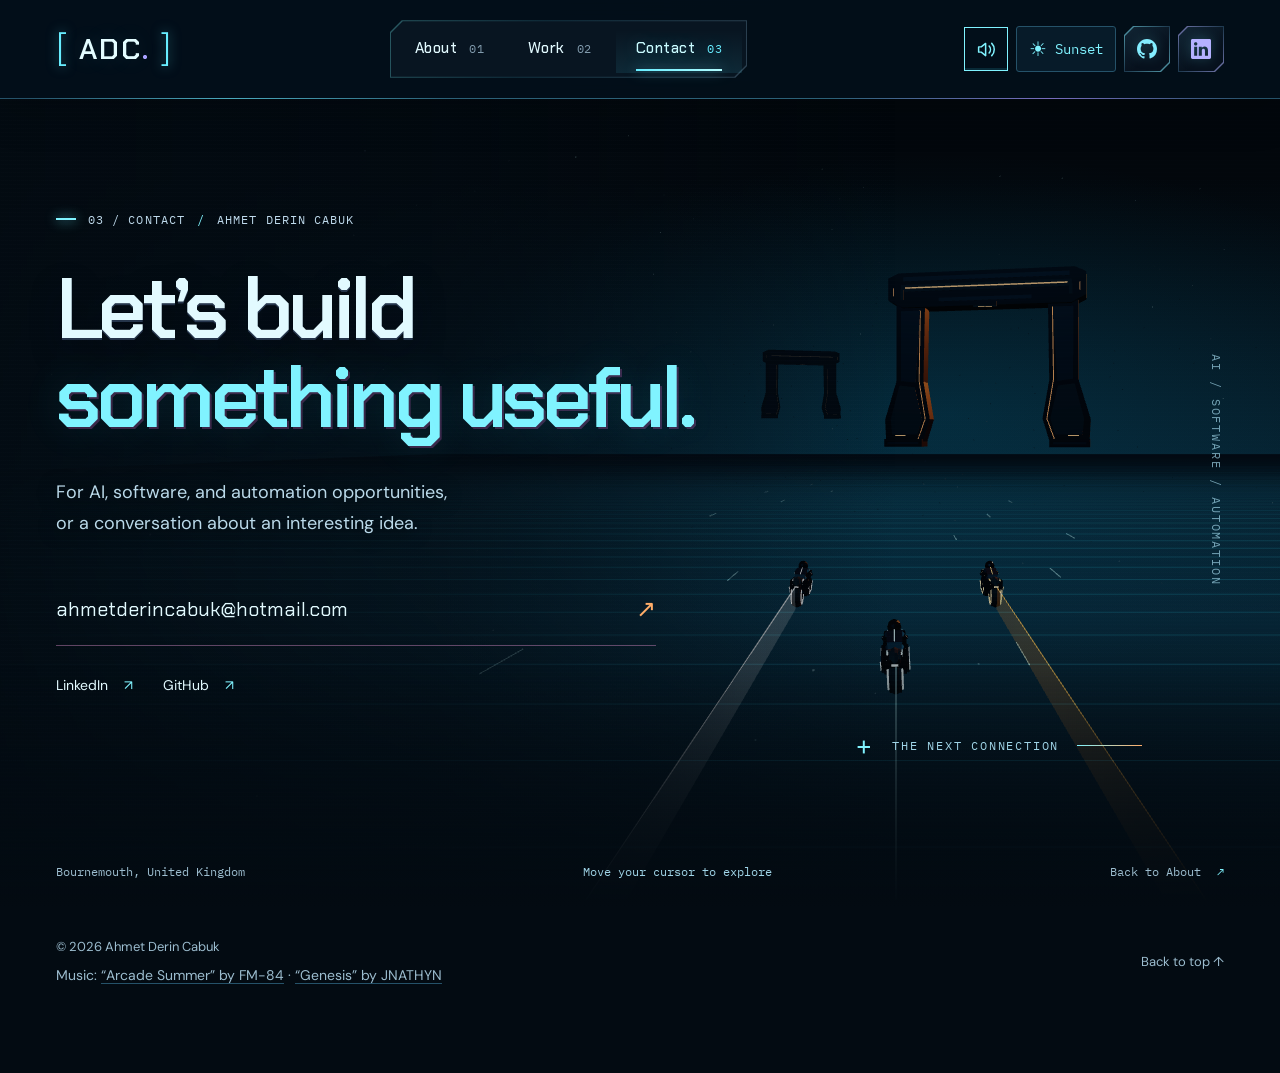
==== contact/index.html @ 2286b98f "Redesign theme cursors to match pixel pointer reference" ====
<!doctype html>
<html lang="en" data-page="contact" data-chapter="contact">
<head>
  <meta charset="UTF-8">
  <meta name="viewport" content="width=device-width, initial-scale=1">
  <meta name="theme-color" content="#030b12">
  <script src="/theme-boot.js"></script>
  <meta name="description" content="Contact Ahmet Derin Cabuk about AI, software, and automation opportunities. Email, LinkedIn, and GitHub.">
  <title>Contact · Ahmet Derin Cabuk</title>
  <link rel="icon" type="image/svg+xml" href="data:image/svg+xml,%3Csvg xmlns='http://www.w3.org/2000/svg' viewBox='0 0 64 64'%3E%3Crect width='64' height='64' rx='10' fill='%23060913'/%3E%3Cpath d='M15 46 29 18h6l14 28h-8l-3-7H26l-3 7zm14-13h6l-3-8z' fill='%2367edff'/%3E%3Cpath d='M14 53h36' stroke='%23ed68e5' stroke-width='2'/%3E%3C/svg%3E">
  <link rel="preconnect" href="https://fonts.googleapis.com">
  <link rel="preconnect" href="https://fonts.gstatic.com" crossorigin>
  <link href="https://fonts.googleapis.com/css2?family=Chakra+Petch:wght@400;500;600;700&family=DM+Sans:wght@400;500;600;700&family=IBM+Plex+Mono:wght@400;500&display=swap" rel="stylesheet">
  <link rel="stylesheet" href="/styles.css">
  <link rel="stylesheet" href="/immersive.css">
  <script src="/motion.js?v=continuous4" defer></script>
  <link rel="stylesheet" href="/pages.css?v=continuous4">
  <link rel="stylesheet" href="/header.css">
  <link rel="stylesheet" href="/retrowave.css?v=continuous4">
  <link rel="stylesheet" href="/driving.css?v=credits8">
  <link rel="stylesheet" href="/cursor.css?v=3">
  <script src="/pages.js?v=continuous4"></script>
  <script src="/entrance.js?v=continuous4" defer></script>
  <script src="/glitch.js?v=continuous4" defer></script>
  <script src="/retrowave.js?v=autoplay5" defer></script>
  <script src="/soundtrack-providers.js?v=genesis8" defer></script>
  <script src="/interface-sounds.js?v=1" defer></script>
  <script src="/soundtrack.js?v=genesis8" defer></script>
</head>
<body>
  <div class="route-shutter" aria-hidden="true"><i></i><i></i><i></i><i></i><i></i><i></i><i></i><i></i></div>
  <div class="world" aria-hidden="true"><div class="celestial"><img class="celestial-sun" src="/assets/retrowave-sun.webp" alt="" width="1254" height="1254"></div><canvas id="world-canvas"></canvas><div class="world-shade"></div></div>
  <a class="skip-link" href="#main">Skip to content</a>
  <div class="reading-progress" aria-hidden="true"></div>
  <header class="site-header"><div class="header-inner wrap">
    <a class="brand" href="/" aria-label="Ahmet Derin Cabuk, home"><span class="brand-bracket">[</span><span class="brand-word">ADC<span class="brand-period">.</span></span><span class="brand-bracket">]</span></a>
    <nav aria-label="Main navigation"><a href="/" >About<span>01</span></a><a href="/work/" >Work<span>02</span></a><a href="/contact/" aria-current="page">Contact<span>03</span></a></nav>
    <div class="header-socials" role="group" aria-label="Theme, sound, and social profiles"><button id="music-mute" class="music-mute" type="button" aria-label="Mute soundtrack" aria-pressed="false" title="Mute soundtrack" hidden><svg aria-hidden="true" focusable="false" width="21" height="21" viewBox="0 0 24 24" fill="none" stroke="currentColor" stroke-width="1.7" stroke-linecap="round" stroke-linejoin="round"><path d="M11 5 6 9H3v6h3l5 4V5Z"/><path class="sound-waves" d="M15 8a6 6 0 0 1 0 8m3-11a10 10 0 0 1 0 14"/><path class="sound-off" d="m16 9 6 6m0-6-6 6"/></svg></button><button class="theme-toggle" id="theme-toggle" type="button" aria-label="Switch to sunset theme" hidden><span class="theme-icon" aria-hidden="true">☀</span><span class="theme-label">Day</span></button><a class="social-link social-link-github" href="https://github.com/derinfcb1899" target="_blank" rel="noopener noreferrer" aria-label="GitHub profile (opens in a new tab)" title="GitHub"><svg aria-hidden="true" focusable="false" xmlns="http://www.w3.org/2000/svg" width="20" height="20" fill="currentColor" class="bi bi-github" viewBox="0 0 16 16">
  <path d="M8 0C3.58 0 0 3.58 0 8c0 3.54 2.29 6.53 5.47 7.59.4.07.55-.17.55-.38 0-.19-.01-.82-.01-1.49-2.01.37-2.53-.49-2.69-.94-.09-.23-.48-.94-.82-1.13-.28-.15-.68-.52-.01-.53.63-.01 1.08.58 1.23.82.72 1.21 1.87.87 2.33.66.07-.52.28-.87.51-1.07-1.78-.2-3.64-.89-3.64-3.95 0-.87.31-1.59.82-2.15-.08-.2-.36-1.02.08-2.12 0 0 .67-.21 2.2.82.64-.18 1.32-.27 2-.27s1.36.09 2 .27c1.53-1.04 2.2-.82 2.2-.82.44 1.1.16 1.92.08 2.12.51.56.82 1.27.82 2.15 0 3.07-1.87 3.75-3.65 3.95.29.25.54.73.54 1.48 0 1.07-.01 1.93-.01 2.2 0 .21.15.46.55.38A8.01 8.01 0 0 0 16 8c0-4.42-3.58-8-8-8"/>
</svg></a><a class="social-link social-link-linkedin" href="https://linkedin.com/in/adcabuk" target="_blank" rel="noopener noreferrer" aria-label="LinkedIn profile (opens in a new tab)" title="LinkedIn"><svg aria-hidden="true" focusable="false" xmlns="http://www.w3.org/2000/svg" width="20" height="20" fill="currentColor" class="bi bi-linkedin" viewBox="0 0 16 16">
  <path d="M0 1.146C0 .513.526 0 1.175 0h13.65C15.474 0 16 .513 16 1.146v13.708c0 .633-.526 1.146-1.175 1.146H1.175C.526 16 0 15.487 0 14.854zm4.943 12.248V6.169H2.542v7.225zm-1.2-8.212c.837 0 1.358-.554 1.358-1.248-.015-.709-.52-1.248-1.342-1.248S2.4 3.226 2.4 3.934c0 .694.521 1.248 1.327 1.248zm4.908 8.212V9.359c0-.216.016-.432.08-.586.173-.431.568-.878 1.232-.878.869 0 1.216.662 1.216 1.634v3.865h2.401V9.25c0-2.22-1.184-3.252-2.764-3.252-1.274 0-1.845.7-2.165 1.193v.025h-.016l.016-.025V6.169h-2.4c.03.678 0 7.225 0 7.225z"/>
</svg></a></div>
  </div><div class="header-track" aria-hidden="true"></div></header>
<main id="main">
<section class="hero hero-contact" aria-labelledby="hero-title">
      <div class="hero-content wrap">
        <div class="hero-eyebrow eyebrow" data-entrance><span class="eyebrow-mark" aria-hidden="true"></span>03 / CONTACT <span class="eyebrow-slash">/</span> AHMET DERIN CABUK</div>
        <h1 id="hero-title"><span class="title-line" data-title-line>Let’s build</span><span class="title-line neon-type" data-title-line>something useful.</span></h1>
        <p class="hero-description" data-entrance>For AI, software, and automation opportunities, or a conversation about an interesting idea.</p>
        <div class="contact-direct" data-entrance><div class="contact-links"><a class="email-link" href="mailto:ahmetderincabuk@hotmail.com">ahmetderincabuk@hotmail.com <span aria-hidden="true">↗</span></a><div><a class="text-link" href="https://linkedin.com/in/adcabuk" target="_blank" rel="noopener noreferrer" aria-label="LinkedIn profile (opens in a new tab)">LinkedIn <span aria-hidden="true">↗</span></a><a class="text-link" href="https://github.com/derinfcb1899" target="_blank" rel="noopener noreferrer" aria-label="GitHub profile (opens in a new tab)">GitHub <span aria-hidden="true">↗</span></a></div></div></div>
        <div class="hero-coordinate" aria-hidden="true">AI / SOFTWARE / AUTOMATION</div>
        <div class="world-caption" aria-hidden="true"><span class="coordinate-cross">+</span><span>THE NEXT CONNECTION</span><span class="world-caption-line"></span></div>
      </div>
      <div class="hero-bottom wrap"><span>Bournemouth, United Kingdom</span><span class="world-hint" hidden>Move your cursor to explore</span><a href="/" class="scroll-cue">Back to About <span aria-hidden="true">↗</span></a></div>
    </section>
</main>
  <footer class="wrap"><div class="footer-info"><span>© 2026 Ahmet Derin Cabuk</span><p class="music-credits">Music: <a href="https://soundcloud.com/fm84/arcade-summer-album" target="_blank" rel="noopener noreferrer">“Arcade Summer” by FM-84</a><span aria-hidden="true"> · </span><a href="https://soundcloud.com/jnathyn/genesis" target="_blank" rel="noopener noreferrer">“Genesis” by JNATHYN</a></p></div><div class="footer-controls"><a href="#">Back to top ↑</a></div></footer>
  <div id="soundcloud-mount" hidden aria-hidden="true"></div>
  <script src="/navigation.js?v=continuous4" defer></script>
  <script type="module" src="/world.js?v=formation6"></script>
</body>
</html>
---- styles.css ----
:root{color-scheme:dark;--bg:#060913;--panel:#0d1323;--text:#eef5ff;--muted:#a0aec6;--line:#25324b;--cyan:#67edff;--pink:#ed86ed;--display:'Chakra Petch',sans-serif;--body:'DM Sans',sans-serif;--mono:'IBM Plex Mono',monospace;--ease:cubic-bezier(.16,1,.3,1)}
*{box-sizing:border-box}html{scroll-behavior:smooth;scroll-padding-top:110px}body{margin:0;background:var(--bg);color:var(--text);font:1rem/1.7 var(--body)}a{color:inherit;text-decoration:none}button{font:inherit;color:inherit;cursor:pointer}button,a{-webkit-tap-highlight-color:transparent}a:focus-visible,button:focus-visible{outline:2px solid var(--cyan);outline-offset:6px}::selection{background:var(--cyan);color:var(--bg)}h1,h2,h3,h4,p{margin:0}em{font-style:normal;color:var(--cyan)}.wrap{width:min(1280px,calc(100% - 112px));margin-inline:auto}
.skip-link{position:fixed;top:-100px;left:20px;z-index:99;padding:12px 20px;background:var(--cyan);color:var(--bg)}.skip-link:focus{top:12px}.reading-progress{position:fixed;z-index:30;top:0;left:0;width:100%;height:2px;transform:scaleX(0);transform-origin:left;background:linear-gradient(90deg,var(--cyan),var(--pink));pointer-events:none}
.site-header{position:sticky;top:0;z-index:20;background:#060913eb;border-bottom:1px solid #2a405855;backdrop-filter:blur(18px)}.header-inner{min-height:90px;display:flex;align-items:center;justify-content:space-between;gap:25px}.brand{font:600 1.65rem var(--display);letter-spacing:-.06em;white-space:nowrap}.brand-bracket{color:var(--cyan);font-weight:400}.brand-period{color:var(--pink)}nav{display:flex;gap:38px;align-items:center}nav a{position:relative;padding-block:10px;font-size:.875rem;transition:color .25s}nav span{margin-left:9px;color:#7c8ba8;font:.75rem var(--mono)}nav a::after{content:'';position:absolute;height:1px;bottom:4px;left:0;right:0;background:var(--cyan);transform:scaleX(0);transform-origin:left;transition:transform .4s var(--ease);box-shadow:0 0 12px #67edff80}nav a:hover,nav a[aria-current]{color:var(--cyan)}nav a:hover::after,nav a[aria-current]::after{transform:scaleX(1)}.header-social{font:.8125rem var(--mono);color:var(--muted)}.header-social span{margin-left:12px;color:var(--cyan)}
.hero{position:relative;isolation:isolate;overflow:hidden;background:radial-gradient(ellipse at 87% 55%,#142743 0,transparent 50%),radial-gradient(ellipse at 95% 90%,#261235 0,transparent 45%)}.hero-visual{position:absolute;inset:-18px;z-index:-2;pointer-events:none;background:center 57% / cover no-repeat}.hero::after{content:'';position:absolute;z-index:-1;inset:0;background:linear-gradient(90deg,#060913eb 0%,#060913aa 42%,#06091310 80%),linear-gradient(0deg,#060913 0%,transparent 27%);pointer-events:none}.hero-content{position:relative;padding-top:94px;padding-bottom:105px}.eyebrow{font:.75rem/1.6 var(--mono);letter-spacing:.09em;color:var(--muted)}.hero-eyebrow{display:flex;align-items:center;flex-wrap:wrap;gap:12px;color:#bfdaec}.eyebrow-mark{width:20px;height:2px;background:var(--cyan);box-shadow:0 0 12px #67edff}.eyebrow-slash{color:var(--cyan)}h1{font:600 clamp(3rem,6.2vw,6rem)/1.12 var(--display);letter-spacing:-.045em;margin-block:30px}h1>span{display:block;width:fit-content}.neon-type{color:var(--cyan);text-shadow:0 0 40px #27bad935}.hero-description{max-width:450px;font-size:1.125rem;color:#b9c6dc}.hero-actions{display:flex;gap:18px;flex-wrap:wrap;margin-top:32px}.button{position:relative;display:inline-flex;align-items:center;justify-content:center;gap:30px;padding:15px 22px;font-size:.875rem;font-weight:600;border:1px solid #567389;border-radius:3px;transition:transform .4s var(--ease),background .3s,box-shadow .3s}.button-primary{background:var(--cyan);color:#05121d;border-color:var(--cyan);box-shadow:0 0 25px #30d9fb15}.button-primary:hover{box-shadow:0 0 32px #30d9fb48;transform:translateY(-3px);background:#aff8ff}.button-quiet{border-color:#64768b;background:#070c1999}.button-quiet:hover{border-color:var(--cyan);transform:translateY(-3px)}.button span{font-size:1.25rem;line-height:1}.hero-coordinate{position:absolute;right:0;top:100px;writing-mode:vertical-rl;font:.75rem var(--mono);letter-spacing:.16em;color:#96c0d2}.hero-bottom{display:flex;justify-content:space-between;gap:20px;padding-block:20px 26px;font:.75rem/1.7 var(--mono);color:var(--muted)}.scroll-cue{display:flex;align-items:center;gap:16px}.scroll-cue span{color:var(--cyan)}
.signal-strip{border-top:1px solid var(--line);border-bottom:1px solid var(--line);background:#0b101c}.signal-inner{display:grid;grid-template-columns:1fr 1fr 1.3fr}.signal-inner>p{display:flex;gap:22px;align-items:center;padding:25px 30px;border-left:1px solid var(--line)}.signal-inner>p:first-child{padding-left:0;border-left:0}.signal-inner strong{font:500 2rem var(--display);color:#d6ecfa}.signal-inner span{font-size:.8125rem;color:var(--muted)}
.work-section{padding-top:104px}.section-heading{display:flex;align-items:end;justify-content:space-between;gap:30px;margin-bottom:38px}.section-heading h2{font:500 clamp(2.5rem,4vw,3.5rem)/1.2 var(--display);letter-spacing:-.035em;margin-top:14px}.section-note{color:var(--muted);font-size:.875rem;text-align:right}
.surface{position:relative;isolation:isolate;background:linear-gradient(120deg,#101a2c,#0b1020 65%);border:1px solid #2c3d57;border-radius:6px}.surface::before{content:'';position:absolute;top:-1px;left:24px;width:68px;height:1px;background:var(--cyan);box-shadow:0 0 14px #67edff80;pointer-events:none}.surface::after{content:'';position:absolute;z-index:-1;inset:0;opacity:0;border-radius:inherit;background:radial-gradient(500px circle at var(--light-x,50%) var(--light-y,50%),#67edff0c,transparent 60%);transition:opacity .5s;pointer-events:none}.surface:hover::after{opacity:1}.featured-project{display:grid;grid-template-columns:1fr 1fr;overflow:hidden}.feature-content{padding:38px 40px}.project-top{display:flex;align-items:center;justify-content:space-between;gap:14px}.project-type,.project-year,.project-number{font:.75rem/1.6 var(--mono)}.project-type{color:var(--cyan);letter-spacing:.07em}.project-year,.project-number{color:var(--muted);white-space:nowrap}.feature-content h3{font:500 clamp(2rem,3vw,2.8rem)/1.2 var(--display);letter-spacing:-.035em;margin:35px 0 24px}.feature-content h3>span{color:#a5b9d4}.feature-content>p{color:var(--muted);max-width:475px}.tags{display:flex;flex-wrap:wrap;gap:8px}.tags>span{padding:4px 9px;font:.75rem/1.5 var(--mono);color:#b9cfe4;background:#122238;border:1px solid #28435b;border-radius:3px}.feature-content .tags{margin-top:26px}.feature-caption{display:flex;align-items:center;gap:20px;margin-top:32px;color:var(--muted);font-size:.8125rem}.index-mark{font:500 2.75rem var(--display);color:#39536e}
.platforms{padding:26px 30px;border-left:1px solid #2a3c57;background:#09132288;display:flex;flex-direction:column;justify-content:center}.platforms-label{display:flex;justify-content:space-between;color:var(--muted);font:.75rem var(--mono);letter-spacing:.07em;padding-block:12px 18px}.platform-link{display:flex;align-items:center;gap:17px;padding:25px 0;border-top:1px solid #2a3c57;transition:padding .4s var(--ease),color .3s}.platform-link:hover{padding-left:10px;color:var(--cyan)}.platform-monogram{display:grid;place-items:center;width:46px;height:46px;flex-shrink:0;border:1px solid #345771;border-radius:4px;color:var(--cyan);background:#122538;font:500 1rem var(--display)}.platform-link:nth-of-type(even) .platform-monogram{color:#efadf5;background:#251931;border-color:#53375e}.platform-text{display:grid;gap:3px;min-width:0}.platform-text strong{font-size:1.0625rem;font-weight:500}.platform-text>span{font-size:.8125rem;color:var(--muted)}.link-arrow{margin-left:auto;font-size:1.25rem;color:var(--cyan);transition:transform .3s var(--ease)}.platform-link:hover .link-arrow{transform:translate(3px,-3px)}
.projects-secondary{display:grid;grid-template-columns:1fr 1fr;gap:22px;margin-top:22px}.project-card{padding:32px;display:flex;flex-direction:column;min-width:0}.project-card h3{font:500 2rem/1.2 var(--display);letter-spacing:-.02em}.project-body{display:flex;flex-direction:column;flex:1}.project-body>p,.compact-card>p{color:var(--muted);margin-top:18px}.project-symbol{font:500 3.75rem var(--display);letter-spacing:.03em;color:var(--pink);text-shadow:0 0 30px #b948ee30;margin-block:36px}.project-vr::before{background:var(--pink);box-shadow:0 0 15px #ed86ed90}.project-vr .project-type{color:var(--pink)}.project-footer{display:flex;align-items:center;flex-wrap:wrap;justify-content:space-between;gap:20px;margin-top:30px;padding-top:25px;border-top:1px solid var(--line)}.text-link{display:inline-flex;gap:16px;align-items:center;font-size:.875rem;white-space:nowrap}.text-link span{color:var(--cyan);transition:transform .3s var(--ease)}.text-link:hover{color:var(--cyan)}.text-link:hover span{transform:translate(2px,-2px)}.compact-projects{display:grid;gap:22px}.compact-card h3{font-size:1.7rem;margin-top:25px}.compact-card>p{margin-top:14px}.badge{color:#c3baff;border:1px solid #544a88;padding:3px 9px;border-radius:3px;font-size:.875rem;white-space:nowrap}.work-footnote{display:flex;align-items:center;justify-content:space-between;gap:25px;color:var(--muted);padding-block:25px;font-size:.875rem}
.about-section{padding-block:95px 100px}.about-grid{display:grid;grid-template-columns:1fr 1.15fr;gap:90px;margin-top:50px}.about-intro>p{font:500 2.45rem/1.3 var(--display);letter-spacing:-.03em;max-width:450px}.about-intro>p span{color:var(--cyan)}.about-copy{color:var(--muted);margin-top:27px;max-width:450px}.language-note{border-top:1px solid var(--line);margin-top:30px;padding-top:25px}.language-note>span,.toolkit-group>span{font:.75rem var(--mono);color:#8fa7c2;letter-spacing:.08em}.language-note>p{font-size:.875rem;margin-top:8px}.background-block h3{font:500 1rem var(--display);margin-bottom:18px;color:var(--cyan)}.background-block+.background-block{margin-top:35px}.timeline-row{display:flex;justify-content:space-between;gap:25px;padding:18px 0;border-top:1px solid var(--line)}.timeline-row h4{font-size:.9375rem;font-weight:500;line-height:1.6}.timeline-row p{font-size:.875rem;color:var(--muted)}.timeline-row>span{font:.75rem/1.7 var(--mono);color:var(--muted);text-align:right;flex-shrink:0}.toolkit{margin-top:65px;padding:32px;display:grid;grid-template-columns:1fr 1fr 1fr;gap:25px;align-items:start}.toolkit h3{font:500 1.5rem var(--display);margin-top:12px}.toolkit-group>p{font-size:.9375rem;margin-top:14px;line-height:1.9}
.contact-section{border-top:1px solid #2a3b56;border-bottom:1px solid #2a3b56;padding-block:80px;background:radial-gradient(ellipse at 5% 100%,#142448,transparent 55%),radial-gradient(ellipse at 100% 0%,#23112c,transparent 55%)}.contact-grid{display:grid;grid-template-columns:1.2fr 1fr;align-items:end;gap:55px}.contact-section h2{font:500 clamp(2.5rem,4.2vw,4.25rem)/1.18 var(--display);letter-spacing:-.035em;margin-top:22px}.contact-section h2 em{color:var(--pink)}.contact-links{min-width:0;padding-bottom:5px}.email-link{display:flex;gap:12px;justify-content:space-between;align-items:center;padding-bottom:19px;border-bottom:1px solid #465c75;font-size:1rem;overflow-wrap:anywhere;transition:color .3s}.email-link span{color:var(--pink);font-size:1.5rem}.email-link:hover{color:var(--cyan)}.contact-links>div{display:flex;gap:28px;margin-top:20px}footer{display:flex;justify-content:space-between;gap:30px;align-items:center;padding-block:28px;color:var(--muted);font-size:.8125rem}.footer-controls{display:flex;align-items:center;gap:28px}footer a:hover{color:var(--cyan)}#motion-toggle{background:none;border:1px solid #344058;border-radius:3px;padding:6px 10px;font-size:.875rem}#motion-toggle:hover{color:var(--cyan);border-color:var(--cyan)}.motion-icon{display:inline-block;margin-right:8px;color:var(--cyan)}[hidden]{display:none!important}
@media(min-width:1500px){.hero-content{padding-block:110px 140px}}
@media(max-width:1100px){.wrap{width:calc(100% - 64px)}.hero-content{padding-top:80px}h1{font-size:clamp(3rem,6.8vw,5.5rem)}.feature-content{padding:30px}.platforms{padding:25px}.platform-monogram{width:40px;height:40px}.platform-link{gap:12px}.signal-inner>p{padding-inline:20px;gap:14px}.about-grid{gap:40px}.timeline-row{flex-direction:column;gap:6px}.timeline-row>span{text-align:left}.contact-grid{grid-template-columns:1fr 1fr;gap:30px}}
@media(max-width:800px){.wrap{width:calc(100% - 40px)}.header-inner{min-height:78px;gap:18px}nav{gap:24px}.header-social{display:none}.hero-content{padding-top:65px;padding-bottom:75px}h1{font-size:clamp(2.7rem,7.7vw,4.5rem)}.hero-description{max-width:400px;font-size:1rem}.hero-coordinate{display:none}.hero::after{background:linear-gradient(90deg,#060913e8,#06091370),linear-gradient(0deg,#060913,transparent 45%)}.signal-inner>p{flex-direction:column;align-items:start;justify-content:start;gap:5px;padding-block:22px}.signal-inner strong{font-size:1.75rem}.signal-inner span{font-size:.75rem}.work-section{padding-top:75px}.section-heading h2{font-size:2.5rem}.featured-project{grid-template-columns:1fr}.feature-content h3{font-size:2.5rem}.feature-caption{display:none}.feature-content{padding:30px}.platforms{border-left:0;border-top:1px solid var(--line);padding:22px 30px}.projects-secondary{grid-template-columns:1fr}.compact-projects{grid-template-columns:1fr 1fr}.compact-card{padding:25px}.compact-card .project-top{align-items:start;flex-direction:column;gap:10px}.project-vr .project-body{display:grid;grid-template-columns:1fr 1.3fr;column-gap:24px}.project-symbol{grid-row:span 2;align-self:center;justify-self:center}.project-vr .project-body h3{margin-top:30px}.about-grid{grid-template-columns:1fr}.about-intro>p,.about-copy{max-width:none}.timeline-row{flex-direction:row;gap:20px}.timeline-row>span{text-align:right}.toolkit{grid-template-columns:1fr 1fr}.toolkit>div:first-child{grid-column:1 / -1}.contact-grid{grid-template-columns:1fr;gap:35px}.contact-section h2{font-size:3rem}.contact-links{max-width:520px}footer{flex-wrap:wrap}}
@media(max-width:520px){html{scroll-padding-top:95px}.brand{font-size:1.45rem}nav{gap:21px}nav span{display:none}.hero-eyebrow{max-width:320px;column-gap:9px;row-gap:6px;letter-spacing:.035em}.hero-eyebrow .eyebrow-slash{display:none}.hero-content{padding-top:56px;padding-bottom:54px}h1{font-size:clamp(2rem,8.3vw,2.75rem);line-height:1.2;margin-block:28px;letter-spacing:-.035em}.hero-actions{gap:10px}.button{padding:13px 15px;gap:18px}.hero-bottom{font-size:.75rem;flex-wrap:wrap;padding-top:0;padding-bottom:20px;gap:12px}.signal-inner{grid-template-columns:1fr 1fr}.signal-inner>p{padding-inline:18px}.signal-inner>p:last-child{border-left:0;border-top:1px solid var(--line);grid-column:1 / -1;flex-direction:row;align-items:center;gap:20px;padding:16px 0}.signal-inner strong{font-size:1.6rem}.work-section{padding-top:60px}.section-heading{margin-bottom:28px}.section-heading h2{font-size:2.2rem}.section-note{display:none}.feature-content{padding:25px 22px}.feature-content h3{font-size:2rem;margin-block:26px 20px}.platforms{padding:15px 22px}.platform-link{gap:12px;padding-block:21px}.platform-text strong{font-size:1rem}.platform-text>span{font-size:.75rem}.platform-monogram{width:38px;height:42px;font-size:.875rem}.project-card{padding:25px 22px}.project-vr .project-body{display:flex}.project-symbol{align-self:start;margin-block:24px;font-size:3rem}.project-vr .project-body h3{margin-top:0}.project-card h3{font-size:1.875rem}.compact-projects{grid-template-columns:1fr}.compact-card .project-top{flex-direction:row;align-items:center}.compact-card h3{font-size:1.75rem}.work-footnote{align-items:start;flex-direction:column;gap:10px}.about-section{padding-block:55px 65px}.about-grid{margin-top:32px;gap:38px}.about-intro>p{font-size:2rem}.timeline-row{flex-direction:column;gap:5px}.timeline-row>span{text-align:left}.toolkit{grid-template-columns:1fr;padding:25px 22px;margin-top:40px}.toolkit>div:first-child{grid-column:auto}.contact-section{padding-block:55px}.contact-section h2{font-size:clamp(2rem,8.5vw,2.75rem)}.email-link{font-size:.875rem}.footer-controls{width:100%;justify-content:space-between;gap:15px}}
@media(prefers-reduced-motion:reduce){html{scroll-behavior:auto}*,*::before,*::after{animation:none!important;transition:none!important}}
/* Motion uses compositor transforms; the entire page works without JavaScript. */
.hero-visual { translate: var(--hero-x, 0px) var(--hero-y, 0px); transition: translate 1.1s var(--ease); }
html[data-motion='active'] .hero[data-in-view='true'] .hero-visual { animation: portal-drift 18s ease-in-out infinite alternate; }
html[data-motion='active'] .hero[data-in-view='true'] .scroll-cue span { animation: scroll-nudge 2.8s ease-in-out infinite; }
html[data-page-hidden='true'] .hero-visual, html[data-page-hidden='true'] .scroll-cue span { animation-play-state: paused !important; }
html[data-motion='paused'] { scroll-behavior: auto; }
html[data-motion='paused'] *, html[data-motion='paused'] *::before, html[data-motion='paused'] *::after { animation: none !important; transition: none !important; }
html[data-motion='paused'] .surface::after { display: none; }
#motion-toggle:disabled { cursor: default; opacity: .75; }
@keyframes portal-drift { from { transform: scale(1); } to { transform: scale(1.055); } }
@keyframes scroll-nudge { 0%, 70%, 100% { transform: translateY(0); } 35% { transform: translateY(5px); } }
@media (hover: none) { .surface::after { display: none; } }
/* Allow navigation and labels to reflow when text is enlarged. */
.header-inner, nav, .project-top { flex-wrap: wrap; }
.header-inner { padding-block: 12px; }
.surface::before { transition: width .65s var(--ease); }
.surface:hover::before { width: calc(100% - 48px); }
@media (max-width: 380px) { nav { gap: 14px; } .brand { font-size: 1.35rem; } .header-inner { column-gap: 12px; row-gap: 0; } }
---- immersive.css ----
/* A continuous spatial stage, with document-native scrolling and navigation. */
body { isolation: isolate; }
.world { position: fixed; inset: 0; z-index: -2; overflow: hidden; pointer-events: none; background: #03060d; }
#world-canvas { display: block; width: 100%; height: 100%; opacity: 0; transition: opacity 1.5s ease; }
html[data-world='ready'] #world-canvas { opacity: 1; }
.world-shade { position: absolute; inset: 0; background: linear-gradient(90deg, #03060ddd 0%, #03060d66 38%, #03060d00 70%), linear-gradient(0deg, #03060d44, transparent 30%); }
.hero { min-height: calc(100svh - 91px); display: flex; flex-direction: column; background: transparent; }
.hero-content { flex: 1; width: min(1360px, calc(100% - 112px)); display: flex; flex-direction: column; justify-content: center; padding-block: 105px 110px; }
.hero::after { background: linear-gradient(0deg, #060913b0, transparent 30%); }
.hero-visual { transition: opacity 1.2s; }
html[data-world='ready'] .hero-visual { opacity: 0; }
.hero h1 { font-size: clamp(3.4rem, 7.1vw, 7.2rem); line-height: 1.04; letter-spacing: -.06em; margin-block: 35px; }
.hero-description { max-width: 410px; text-shadow: 0 2px 18px #03060d; }
.hero-actions { margin-top: 35px; }
.hero-coordinate { top: 50%; translate: 0 -50%; right: 0; opacity: .7; }
.world-caption { position: absolute; right: 11%; bottom: 80px; display: flex; align-items: center; gap: 18px; color: #b8e9fa; font: .75rem var(--mono); letter-spacing: .15em; }
.coordinate-cross { font-size: 1.6rem; font-weight: 400; color: var(--cyan); }
.world-caption-line { width: 65px; height: 1px; background: #67edff70; }
.world-hint { font-size: .75rem; color: #a5c3d3; }
.site-header { background: #050914ba; }
.signal-strip { background: #081120cc; backdrop-filter: blur(18px); }
.signal-inner strong { color: var(--cyan); }
.work-section, .about-section { position: relative; }
[data-reveal] { position: relative; }
.pixel-reveal-overlay { position: absolute; inset: 0; z-index: 5; display: block; width: 100%; height: 100%; border-radius: inherit; image-rendering: pixelated; pointer-events: none; user-select: none; }
[data-pixel-revealing] { isolation: isolate; }
.work-section, .projects-secondary, .compact-projects { perspective: 1600px; }
.section-heading h2 { font-size: clamp(2.5rem, 4.8vw, 4.5rem); }
.section-heading { padding-bottom: 20px; border-bottom: 1px solid #67edff26; }
.surface { background: linear-gradient(120deg, #111e32ed, #080e1bed 70%); backdrop-filter: blur(20px); transition: border-color .4s, box-shadow .5s, rotate .65s var(--ease); transform-style: preserve-3d; }
.surface:hover { border-color: #6598b9; box-shadow: 0 18px 75px #03071150, 0 0 35px #45cbf40c; }
.surface::before { width: 110px; }
.surface::after { background: radial-gradient(650px circle at var(--light-x, 50%) var(--light-y, 50%), #67edff18, transparent 58%); }
.featured-project { border-radius: 2px 28px 2px 2px; }
.feature-content { padding: 45px; }
.feature-content h3 { font-size: clamp(2rem, 3.1vw, 3rem); }
.platforms { background: #09101c9c; }
.platform-link { position: relative; padding: 28px 4px; border-color: #31516b; }
.platform-link:hover { padding-left: 17px; background: linear-gradient(90deg, #67edff0b, transparent); }
.platform-monogram { transition: transform .55s var(--ease), box-shadow .4s; }
.platform-link:hover .platform-monogram { transform: translateY(-2px) rotate(-5deg); box-shadow: 0 0 26px #67edff25; }
.platform-text strong { font-family: var(--display); font-size: 1.2rem; }
.project-symbol { transition: text-shadow .5s, translate .6s var(--ease); }
.project-vr:hover .project-symbol { translate: 6px -4px; text-shadow: -4px 0 15px #65eaff66, 4px 0 28px #ec62e999; }
.project-card, .toolkit { border-radius: 2px 18px 2px 2px; }
.project-top, .tags, .project-footer { position: relative; }
.button { overflow: hidden; transition: translate .55s var(--ease), transform .4s var(--ease), box-shadow .4s, background .3s; }
.button::before { content: ''; position: absolute; inset: 0; background: linear-gradient(110deg, transparent 30%, #ffffff50 50%, transparent 70%); transform: translateX(-150%); pointer-events: none; }
.button:hover::before, .button:focus-visible::before { transform: translateX(150%); transition: transform .75s; }
.timeline-row { transition: padding .4s var(--ease), border-color .4s; }
.timeline-row:hover { padding-left: 10px; border-color: #67edff70; }
.contact-section { background: linear-gradient(120deg, #101730dd, #170f28d9); backdrop-filter: blur(16px); }
.contact-section h2 { font-size: clamp(2.5rem, 5.3vw, 5rem); }
.email-link { transition: color .4s, border-color .4s, padding .4s var(--ease); }
.email-link:hover { padding-left: 8px; border-color: var(--pink); }
footer { position: relative; padding-bottom: 85px; }
/* Keep the motion control reachable throughout the immersive journey. */
#motion-toggle { position: fixed; bottom: 22px; right: 24px; z-index: 25; background: #091322ed; backdrop-filter: blur(12px); padding: 9px 13px; box-shadow: 0 8px 25px #0005; }
html[data-motion='paused'] .surface { rotate: none !important; }
html[data-motion='paused'] .button { translate: none !important; }
html[data-motion='paused'] .world-hint { visibility: hidden; }
html[data-motion='paused'] .pixel-reveal-overlay { display: none; }
@media (min-width: 1600px) { .hero h1 { font-size: 7.5rem; } }
@media (max-width: 1100px) { .hero-content { width: calc(100% - 64px); } .feature-content { padding: 32px; } .world-caption { right: 5%; bottom: 55px; } .hero h1 { font-size: clamp(3.4rem, 7.5vw, 6rem); } }
@media (max-width: 800px) {
  .hero { min-height: calc(90svh - 79px); }
  .hero-content { width: calc(100% - 40px); padding-block: 80px 110px; }
  .hero h1 { font-size: clamp(2.7rem, 8.2vw, 4.5rem); }
  .world-shade { background: linear-gradient(90deg, #03060de6, #03060d5a), linear-gradient(0deg, #03060d70, transparent); }
  .world-caption { bottom: 26px; left: 0; right: auto; }
  .world-hint { display: none !important; }
  .surface { backdrop-filter: blur(10px); }
  .feature-content { padding: 30px; }
  .contact-section h2 { font-size: 3.5rem; }
}
@media (max-width: 520px) {
  .hero-content { padding-block: 65px 100px; }
  .hero h1 { font-size: clamp(2.25rem, 9.2vw, 3.2rem); line-height: 1.13; letter-spacing: -.05em; }
  .hero-actions { margin-top: 25px; }
  .hero-description { font-size: 1rem; max-width: 330px; }
  .hero-bottom { padding-bottom: 25px; }
  .world-caption { font-size: .75rem; letter-spacing: .06em; }
  .feature-content { padding: 28px 22px; }
  .feature-content h3 { font-size: 2rem; }
  .platform-link { padding-block: 24px; }
  .platform-text strong { font-size: 1.05rem; }
  .contact-section h2 { font-size: clamp(2rem, 9vw, 3rem); }
  #motion-toggle { bottom: 12px; right: 12px; font-size: .8125rem; padding: 8px 11px; }
}
@media (prefers-reduced-motion: reduce) {
  .pixel-reveal-overlay { display: none; }
  .surface { rotate: none !important; }
  .button { translate: none !important; }
  .world-hint { visibility: hidden; }
}
---- pages.css ----
/* Three real documents share one cinematic language. */
:root { view-transition-name: none; }
main { view-transition-name: page-content; }
main:focus { outline: none; }
.route-status { position:fixed; z-index:40; top:105px; left:50%; transform:translateX(-50%); width:max-content; max-width:calc(100vw - 32px); padding:12px 18px; background:var(--bg); color:var(--text); border:1px solid var(--cyan); font-size:.875rem; }
::view-transition-old(page-content) { animation: scene-out .45s both; }
::view-transition-new(page-content) { animation: scene-in .75s cubic-bezier(.76,0,.24,1) both; }
@view-transition { navigation: auto; }
.site-header { view-transition-name: navigation; }
#hero-title { view-transition-name: page-title; }
::view-transition-group(*) { animation-duration: .7s; animation-timing-function: cubic-bezier(.76,0,.24,1); }
::view-transition-old(root) { animation: scene-out .65s both; }
::view-transition-new(root) { animation: scene-in .8s cubic-bezier(.76,0,.24,1) both; }
::view-transition-old(page-title) { animation: title-out .4s both; }
::view-transition-new(page-title) { animation: title-in .85s cubic-bezier(.16,1,.3,1) both; }
::view-transition-old(navigation), ::view-transition-new(navigation) { animation: none; mix-blend-mode: normal; }
@keyframes scene-out { to { opacity: 0; transform: scale(1.09); filter: blur(5px); } }
@keyframes scene-in { from { clip-path: polygon(0 0,0 0,0 100%,0 100%); transform: scale(1.06); } to { clip-path: polygon(0 0,100% 0,100% 100%,0 100%); transform: scale(1); } }
@keyframes title-out { to { opacity: 0; transform: translateY(-35px) skewX(-6deg); } }
@keyframes title-in { from { opacity: 0; transform: translateY(70px) skewX(-6deg); filter: blur(6px); } to { opacity: 1; transform: none; filter: blur(0); } }
.route-shutter { position: fixed; inset: 0; z-index: 35; pointer-events: none; display: grid; grid-template-columns: repeat(8,1fr); overflow: hidden; }
.route-shutter i { display: block; background: #060c17; border-right: 1px solid #67edff22; transform: translateY(-102%); }
.title-line { perspective: 1100px; }
.title-word { display: inline-block; transform-origin: 50% 90%; }
.hero h1 { max-width: 100%; font-size: clamp(3.25rem,6.65vw,7.1rem); }
.hero-content { padding-top: 80px; padding-bottom: 100px; }
.hero-about .hero-description { max-width: 430px; }
.hero-work { min-height: min(780px,85svh); }
.hero-work h1 { font-size: clamp(3rem,6.5vw,6.8rem); }
.hero-work .hero-content { padding-block: 75px 105px; }
.hero-contact { min-height: calc(100svh - 91px); }
.hero-contact h1 { font-size: clamp(3rem,6.7vw,7rem); }
html[data-page='contact'] .neon-type { color: #f0a1ed; text-shadow: 0 0 45px #d750df35; }
.contact-direct { max-width: 600px; margin-top: 36px; }
.contact-direct .email-link { padding-block: 15px; font-family: var(--display); font-size: clamp(1rem,1.55vw,1.35rem); border-color: #b376aa88; }
.contact-direct .contact-links>div { gap: 30px; }
.contact-direct .text-link { padding-block: 8px; }
.next-page { position: relative; display: block; padding-block: 55px 70px; margin-block: 30px 45px; border-top: 1px solid #67edff40; overflow: hidden; }
.next-title { display: flex; justify-content: space-between; align-items: center; gap: 22px; margin-top: 14px; font: 500 clamp(2.1rem,5.5vw,5rem)/1.2 var(--display); letter-spacing: -.04em; }
.next-title>span { color: var(--cyan); transition: transform .6s var(--ease); }
.next-page:hover .next-title>span { transform: translate(10px,-10px) rotate(5deg); }
.next-page::after { content: ''; position: absolute; inset: 0; z-index: -1; background: linear-gradient(110deg,transparent 10%,#67edff0a,transparent 90%); transform: translateX(-110%); transition: transform .8s; }
.next-page:hover::after { transform: translateX(110%); }
.about-section { padding-bottom: 45px; }
.world-caption .coordinate-cross { animation: cross-rotate 12s linear infinite; }
@keyframes cross-rotate { to { transform: rotate(360deg); } }
.platform-link { overflow: hidden; }
.platform-link::after { content: ''; position: absolute; left: 0; right: 0; bottom: 0; height: 1px; background: var(--cyan); box-shadow: 0 0 18px var(--cyan); transform: scaleX(0); transform-origin: left; transition: transform .6s var(--ease); }
.platform-link:hover::after, .platform-link:focus-visible::after { transform: scaleX(1); }
.project-card:hover .project-number { color: var(--cyan); }
.surface:focus-within { border-color: #6598b9; }
html[data-page-hidden='true'] .coordinate-cross { animation-play-state: paused; }
html[data-motion='paused']::view-transition-group(*), html[data-motion='paused']::view-transition-old(*), html[data-motion='paused']::view-transition-new(*) { animation: none !important; }
@media (max-width: 1100px) { .hero h1 { font-size: clamp(3rem,7vw,6.5rem); } }
@media (max-width: 800px) {
  .hero-work { min-height: 680px; }
  .hero-content, .hero-work .hero-content { padding-block: 75px 95px; }
  .hero h1 { font-size: clamp(2.65rem,8.5vw,4.5rem); letter-spacing: -.045em; }
  .contact-direct { max-width: 490px; }
  .next-page { padding-block: 35px 45px; margin-block: 20px; }
}
@media (max-width: 520px) {
  .hero h1 { font-size: clamp(2.2rem,8.9vw,3rem); line-height: 1.15; }
  .hero-work { min-height: 590px; }
  .hero-contact .hero-content { padding-top: 60px; }
  .hero-eyebrow { font-size: .75rem; }
  .contact-direct { margin-top: 22px; }
  .next-title { font-size: clamp(1.8rem,7.8vw,2.5rem); }
}
@media (prefers-reduced-motion: reduce) {
  @view-transition { navigation: none; }
  ::view-transition-group(*), ::view-transition-old(*), ::view-transition-new(*) { animation: none !important; }
}
---- header.css ----
/* Angular glass, luminous rails, and recognizable brand marks. */
.site-header { isolation: isolate; background: linear-gradient(180deg,#030910f5,#050d18eb); border-bottom: 1px solid #477c934d; box-shadow: 0 10px 45px #0003; }
.site-header::before { content: ''; position: absolute; inset: auto 0 -1px; height: 1px; background: linear-gradient(90deg,transparent 2%,#67edff90 18%,#67edff18 35%,#67edff18 65%,#b680ff90 82%,transparent 98%); pointer-events: none; }
.header-track { position: absolute; inset: auto 0 -2px; height: 3px; overflow: hidden; pointer-events: none; }
.header-track::after { content: ''; position: absolute; inset: 0 auto 0 0; width: 24%; background: linear-gradient(90deg,transparent,#67edff,#ddadff,transparent); opacity: 0; transform: translateX(-105%); box-shadow: 0 0 16px #67edff; }
html[data-motion='active'] .header-track::after { animation: header-trace 15s linear infinite; }
@keyframes header-trace { 0%,8% { opacity: 0; transform: translateX(-105%); } 12% { opacity: .8; } 34% { opacity: .8; } 40%,100% { opacity: 0; transform: translateX(425%); } }
.header-inner { display: grid; grid-template-columns: 1fr auto 1fr; gap: 26px; min-height: 98px; padding-block: 18px; }
.brand { display: inline-flex; align-items: center; justify-self: start; gap: 10px; font-size: 1.8rem; letter-spacing: .07em; line-height: 1; }
.brand-word { position: relative; display: inline-block; color: #e3fcff; text-shadow: 0 0 22px #67edff25; }
.brand-bracket { font-size: 2.3rem; font-weight: 300; color: #67edff; text-shadow: 0 0 12px #67edff80; transition: color .3s,text-shadow .3s; }
.brand-period { color: #a8a0ff; }
.brand:hover .brand-bracket { color: #cefbff; text-shadow: 0 0 20px #67edff; }
.site-header nav { position: relative; isolation: isolate; padding: 5px; gap: 4px; flex-wrap: nowrap; }
.site-header nav::before { content: ''; position: absolute; inset: 0; z-index: -2; background: linear-gradient(120deg,#5bbac170,#27617670 40%,#63829a70); clip-path: polygon(12px 0,100% 0,100% calc(100% - 12px),calc(100% - 12px) 100%,0 100%,0 12px); }
.site-header nav::after { content: ''; position: absolute; inset: 1px; z-index: -1; background: #081521; clip-path: polygon(12px 0,100% 0,100% calc(100% - 12px),calc(100% - 12px) 100%,0 100%,0 12px); }
.site-header nav a { min-height: 44px; padding: 11px 20px; font-family: var(--display); font-size: .9375rem; font-weight: 500; letter-spacing: .035em; transition: color .3s,background .4s,text-shadow .4s; }
.site-header nav span { display: inline; margin-left: 12px; color: #819bad; font-size: .75rem; }
.site-header nav a::after { left: 20px; right: 20px; bottom: 2px; height: 2px; background: linear-gradient(90deg,#67edff, #b1fcff); box-shadow: 0 0 13px #67edff90; }
.site-header nav a[aria-current] { color: #c9fbff; background: linear-gradient(0deg,#48dffb19,transparent 90%); text-shadow: 0 0 18px #67edff50; }
.site-header nav a[aria-current] span { color: #67edff; }
.site-header nav a:hover { background: #67edff0d; text-shadow: 0 0 14px #67edff55; }
.header-socials { display: flex; align-items: center; justify-self: end; gap: 10px; }
.social-link { --icon-color: #83edff; position: relative; isolation: isolate; display: grid; place-items: center; width: 46px; height: 46px; flex-shrink: 0; color: var(--icon-color); transition: transform .35s var(--ease),filter .35s; }
.social-link::before,.social-link::after { content: ''; position: absolute; z-index: -1; clip-path: polygon(9px 0,100% 0,100% calc(100% - 9px),calc(100% - 9px) 100%,0 100%,0 9px); }
.social-link::before { inset: 0; background: linear-gradient(135deg,var(--icon-color),#2d516b 50%,var(--icon-color)); opacity: .65; transition: opacity .35s; }
.social-link::after { inset: 1px; background: linear-gradient(145deg,#122635,#07111d 65%); }
.social-link svg { display: block; width: 20px; height: 20px; filter: drop-shadow(0 0 6px #67edff40); transition: filter .35s; }
.social-link-linkedin { --icon-color: #b4b1ff; }
.social-link:hover,.social-link:focus-visible { transform: translateY(-2px); filter: drop-shadow(0 0 9px #67edff35); }
.social-link:hover::before,.social-link:focus-visible::before { opacity: 1; }
.social-link:hover svg,.social-link:focus-visible svg { filter: drop-shadow(0 0 5px var(--icon-color)); }
.signal-text { position: relative; }
.glitch-echo { display: block !important; position: absolute !important; inset: 0 !important; width: 100% !important; height: 100% !important; margin: 0 !important; padding: 0 !important; border: 0 !important; font: inherit !important; letter-spacing: inherit !important; line-height: inherit !important; text-align: inherit !important; pointer-events: none; user-select: none; opacity: 0; z-index: 2; color: #71f1ff !important; text-shadow: none !important; }
.glitch-echo * { color: inherit !important; text-shadow: none !important; }
.glitch-echo-magenta { color: #ef9be9 !important; }
html[data-motion='paused'] .glitch-echo { display: none !important; }
html[data-page-hidden='true'] .header-track::after { animation-play-state: paused; }
@media (max-width: 1000px) {
  .header-inner { gap: 16px; }
  .site-header nav a { padding-inline: 15px; }
  .site-header nav a::after { left: 15px; right: 15px; }
  .site-header nav span { margin-left: 8px; }
  .brand { gap: 6px; font-size: 1.5rem; }
}
@media (max-width: 800px) {
  .header-inner { display: flex; flex-wrap: wrap; gap: 12px 20px; padding-block: 13px; }
  .site-header nav { order: 2; width: 100%; min-width: 0; flex-wrap: wrap; justify-content: center; }
  .site-header nav a { flex: 1 1 auto; text-align: center; padding-inline: 10px; }
  .header-socials { margin-left: auto; }
  .brand { font-size: 1.6rem; }
  .brand-bracket { font-size: 2rem; }
  .social-link { width: 44px; height: 44px; }
  .header-socials { gap: 9px; }
  html { scroll-padding-top: 170px; }
}
@media (max-width: 520px) { .site-header nav span { display: none; } }
@media (prefers-reduced-motion: reduce) { .glitch-echo { display: none !important; } .header-track::after { animation: none !important; } }
---- retrowave.css ----
/* Two atmospheres: midnight circuitry and a bright synthwave sunrise. */
:root { --bg:#030b12; --panel:#081722; --text:#e2faff; --muted:#9cbdcf; --line:#255269; --cyan:#80f3ff; --pink:#ffad69; --sky-top:#02070c; --sky-bottom:#082d40; --surface-glass:#081722ee; --header-glass:#03101aed; --control-bg:#071b29; --highlight:#80f3ff; }
:root[data-theme='light'] { color-scheme:light; --bg:#ffc493; --panel:#ffe3bc; --text:#38123d; --muted:#612b54; --line:#c2678f; --cyan:#851359; --pink:#732475; --sky-top:#ffb744; --sky-bottom:#ef4095; --surface-glass:#ffe3bced; --header-glass:#ffd0a0ed; --control-bg:#ffb3a1; --highlight:#941358; }
body { transition: background-color .5s,color .5s; }
.world { background: radial-gradient(ellipse at 74% 46%,#0094c422,transparent 38%),linear-gradient(180deg,var(--sky-top) 20%,var(--sky-bottom) 69%,var(--bg) 100%); }
#world-canvas { position: absolute; inset: 0; z-index: 1; }
.world-shade { z-index: 2; background: linear-gradient(90deg,#030b12f2 0%,#030b12aa 34%,#030b1200 70%),linear-gradient(0deg,#030b12bb,transparent 48%); }
.celestial { position: absolute; z-index: 0; width: clamp(300px,42vw,670px); aspect-ratio: 1; left: 72%; top: clamp(270px,38vh,420px); transform: translate(-50%,-50%); }
.celestial img { position: absolute; inset: 0; width: 100%; height: 100%; object-fit: contain; image-rendering: pixelated; transition: opacity .7s,scale .9s var(--ease); }
.celestial-sun { opacity: 0; scale: .84; }
html[data-theme='light'] .celestial-sun { opacity: 1; scale: 1; }
html[data-motion='active'][data-theme='light'] .celestial { animation: celestial-float 15s ease-in-out infinite alternate; }
@keyframes celestial-float { from { translate: 0 -5px; } to { translate: 0 12px; } }
html[data-page-hidden='true'] .celestial { animation-play-state: paused; }
.world::after { content:''; position: absolute; z-index: 3; inset: 0; pointer-events: none; background: repeating-linear-gradient(0deg,transparent,transparent 3px,#adbaff04 4px); }
.hero-visual { display: none; }
.hero::after { background: linear-gradient(0deg,var(--bg),transparent 30%); }
.hero h1 { text-shadow: 0 2px 0 #526b9470,0 12px 30px #08091c66; }
.hero .neon-type,html[data-page='contact'] .hero .neon-type { color: var(--cyan); text-shadow: 2px 2px 0 #df64cd40,0 0 40px #3ce1ff22; }
.hero-description { color:#bad9e9; }
.hero-coordinate,.world-caption,.world-hint { color:#a0d5e8; }
.world-caption-line { background: linear-gradient(90deg,var(--cyan),var(--pink)); }
.world-caption { right: 7%; }
.surface { background: linear-gradient(130deg,var(--surface-glass),var(--surface-glass)); border-color: var(--line); box-shadow: 0 14px 65px #09061930; }
.surface::before { background: linear-gradient(90deg,var(--cyan),var(--pink)); }
.signal-strip { background:#051824ed; border-color:var(--line); }
.platforms { background: #061d2ba3; border-color: var(--line); }
.project-vr { background: linear-gradient(145deg,#082334ed,#061723ef); }
.section-heading { border-color: var(--line); }
.site-header { background: var(--header-glass); border-color: var(--line); }
.theme-toggle { display: flex; align-items: center; justify-content: center; gap: 8px; min-height: 46px; padding: 9px 12px; border: 1px solid var(--line); border-radius: 3px; color:var(--cyan); background:var(--control-bg); font:.875rem var(--mono); }
.theme-toggle:hover { border-color:var(--cyan); }
.theme-icon { font: 1.25rem/1 var(--body); }
.header-socials { gap: 8px; }
.header-inner { grid-template-columns: auto 1fr auto; gap: 22px; }
.site-header nav { justify-self: center; }
.soundtrack-toggle { position:fixed; z-index:25; left:24px; bottom:22px; display:flex; align-items:center; gap:10px; min-height:42px; padding:9px 14px; border:1px solid var(--line); border-radius:3px; background:var(--header-glass); color:var(--text); backdrop-filter:blur(12px); font:.875rem var(--mono); box-shadow:0 8px 25px #0003; }
.soundtrack-toggle:hover,.soundtrack-toggle[aria-expanded='true'] { border-color:var(--cyan); color:var(--cyan); }
.soundtrack-glyph { font-size:1.15rem; color:var(--pink); }
.soundtrack { position:fixed; z-index:26; left:24px; bottom:80px; width:min(390px,calc(100vw - 32px)); max-height:calc(100vh - 96px); max-height:calc(100dvh - 96px); overflow-y:auto; overscroll-behavior:contain; padding:18px; border:1px solid var(--line); border-top:2px solid var(--pink); border-radius:4px 18px 4px 4px; background:var(--surface-glass); box-shadow:0 18px 65px #0005; backdrop-filter:blur(22px); }
.soundtrack-heading { display:flex; justify-content:space-between; align-items:center; gap:18px; margin-bottom:12px; }
.soundtrack-heading h2 { font:500 1rem var(--display); }
.soundtrack-close { display:grid; place-items:center; width:32px; height:32px; padding:0; border:1px solid var(--line); border-radius:3px; background:var(--control-bg); font-size:1.2rem; }
.soundtrack iframe { display:block; width:100%; height:152px; border:0; border-radius:12px; background:#121212; }
.soundtrack-meta { color:var(--muted); font-size:.875rem; margin-bottom:14px; }
.soundtrack-external { display:inline-block; margin-top:14px; color:var(--cyan); font-size:.875rem; }
.soundtrack-note { color:var(--muted); font-size:.75rem; line-height:1.5; margin-top:6px; }
#motion-toggle { background:var(--header-glass); color:var(--text); border-color:var(--line); }
.route-shutter i { background:var(--bg); }
html[data-theme='light'] .world { background: radial-gradient(ellipse at 73% 40%,#ffe16699,transparent 44%),linear-gradient(180deg,#ffb65e 5%,#ff8192 48%,#ef459a 73%,#ffb65e 100%); }
html[data-theme='light'] .world-shade { background:linear-gradient(90deg,#ffbd92ec 0%,#ffac9385 30%,#ffac9300 65%),linear-gradient(0deg,#ffc493dd,transparent 40%); }
html[data-theme='light'] .world::after { opacity:.25; }
html[data-theme='light'] .hero h1 { text-shadow:0 2px 0 #ffffff; }
html[data-theme='light'] .hero .neon-type { color:#631653; text-shadow:1px 2px 0 #ff6ca12b; }
html[data-theme='light'] .hero-description { color:#512041; text-shadow:none; }
html[data-theme='light'] .hero-eyebrow,html[data-theme='light'] .hero-coordinate,html[data-theme='light'] .world-caption,html[data-theme='light'] .world-hint { color:#5d2754; }
html[data-theme='light'] .signal-strip { background:#ffe0b8e8; }
html[data-theme='light'] .surface,html[data-theme='light'] .project-vr { background:linear-gradient(125deg,#ffe7c5f2,#ffc7acf2); box-shadow:0 16px 45px #2d42700e; }
html[data-theme='light'] .surface:hover { border-color:#a04a86; }
html[data-theme='light'] .surface::after { background:radial-gradient(550px circle at var(--light-x,50%) var(--light-y,50%),#2b82c00b,transparent 60%); }
html[data-theme='light'] .platforms { background:#ffb9b799; }
html[data-theme='light'] .platform-link { border-color:#b55e8e; }
html[data-theme='light'] .platform-monogram { color:#782050; background:#ffd2a5; border-color:#cc7893; }
html[data-theme='light'] .platform-link:nth-of-type(even) .platform-monogram { color:#65256e; background:#fac0d2; border-color:#c574a8; }
html[data-theme='light'] .feature-content h3>span { color:#783756; }
html[data-theme='light'] .tags>span { color:#61234d; background:#ffd2b9; border-color:#ca80a1; }
html[data-theme='light'] .badge { color:#682878; border-color:#bf80bb; }
html[data-theme='light'] .index-mark { color:#99497c; }
html[data-theme='light'] .language-note>span,html[data-theme='light'] .toolkit-group>span { color:#773555; }
html[data-theme='light'] .button-primary { color:#fff; background:#871755; border-color:#871755; box-shadow:4px 4px 0 #cc256466; }
html[data-theme='light'] .button-primary:hover { background:#681244; }
html[data-theme='light'] .button-quiet { background:#ffe0b8bc; border-color:#ba6386; }
html[data-theme='light'] .brand-word { color:#4c1542; text-shadow:none; }
html[data-theme='light'] .brand-bracket { color:#981847; text-shadow:0 0 10px #e22d5544; }
html[data-theme='light'] .brand-period { color:#781257; }
html[data-theme='light'] .site-header { box-shadow:0 10px 35px #93357522; }
html[data-theme='light'] .site-header nav::before { background:linear-gradient(110deg,#ab347b,#d07490); }
html[data-theme='light'] .site-header nav::after { background:#ffc4a1; }
html[data-theme='light'] .site-header nav a[aria-current] { color:#661747; background:#ff998b; text-shadow:none; }
html[data-theme='light'] .site-header nav span { color:#844163; }
html[data-theme='light'] .site-header nav a[aria-current] span { color:#951443; }
html[data-theme='light'] .site-header nav a::after { background:#bb165b; box-shadow:0 0 10px #ff236b66; }
html[data-theme='light'] .social-link { --icon-color:#9d225b; }
html[data-theme='light'] .social-link-linkedin { --icon-color:#652080; }
html[data-theme='light'] .social-link::after { background:#ffccb0; }
html[data-theme='light'] .social-link svg { filter:none; }
html[data-theme='light'] .contact-direct .email-link { border-color:#b35383; }
html[data-theme='light'] .glitch-echo { color:#981847 !important; }
html[data-theme='light'] .glitch-echo-magenta { color:#bd2363 !important; }
@media(max-width:1100px) { .header-inner { gap:14px; } .theme-toggle { padding-inline:10px; } .site-header nav a { padding-inline:12px; } .brand { font-size:1.5rem; } }
@media(max-width:800px) { .header-inner { display:flex; } .celestial { left:72%; top:355px; width:390px; opacity:.7; } .world-caption { left:0;right:auto; } .theme-toggle { min-height:44px; } }
@media(max-width:520px) { .header-socials { gap:6px; } .brand { font-size:1.25rem; gap:4px; } .brand-bracket { font-size:1.6rem; } .theme-toggle { min-width:44px; padding:9px; } .theme-label { display:none; } .social-link { width:40px; height:44px; } .celestial { width:300px; left:77%; top:340px; opacity:.5; } .soundtrack-toggle { left:12px;bottom:12px;padding:8px 11px; } .soundtrack { left:12px;bottom:68px; } }
---- driving.css ----
/* Sunset and TRON surfaces, with one header sound control. */
.world-shade { z-index:3; }
.world::after { z-index:4; }
html[data-theme='light'] .world { background:radial-gradient(ellipse at 72% 35%,#ffe076bb,transparent 36%),linear-gradient(180deg,#ffb348 0%,#ff9363 24%,#ff6991 46%,#e33b99 66%,#823698 82%,#ffc493 100%); }
html[data-theme='light'] .hero::after { background:linear-gradient(0deg,var(--bg),transparent 18%); }
html[data-theme='light'] .celestial-sun { filter:saturate(1.25); }
html[data-theme='light'] .button-quiet { color:#50193e; }
.music-mute { display:grid; place-items:center; flex:0 0 44px; width:44px; height:44px; padding:0; border:1px solid var(--cyan); border-radius:0; color:var(--cyan); background:var(--header-glass); box-shadow:inset 0 -2px 0 #36e7ff20; transition:background .2s,box-shadow .2s; }
.music-mute:hover { background:var(--control-bg); box-shadow:0 0 15px #36e7ff25; }
.music-mute:focus-visible { outline:2px solid var(--cyan); outline-offset:4px; }
.music-mute[data-state='muted'],.music-mute[data-state='unavailable'] { color:var(--muted); border-color:var(--line); }
.music-mute .sound-off,.music-mute[data-state='muted'] .sound-waves,.music-mute[data-state='unavailable'] .sound-waves { display:none; }
.music-mute[data-state='muted'] .sound-off,.music-mute[data-state='unavailable'] .sound-off { display:block; }
@media(max-width:800px) { .celestial { top:320px; } }
@media(max-width:520px) { .celestial { top:300px; } }
@media(max-width:380px) { .header-inner { gap:10px; } .header-socials { gap:4px; } .brand { gap:2px; font-size:1.125rem; } .brand-bracket { font-size:1.45rem; } }

.music-mute:disabled { cursor:default; opacity:.6; box-shadow:none; }

.footer-info { min-width:0; }
.music-credits { margin-top:6px; font-size:.875rem; line-height:1.7; color:var(--muted); }
.music-credits a { text-decoration:underline; text-decoration-color:var(--line); text-underline-offset:3px; }
.music-credits a:hover { color:var(--cyan); text-decoration-color:currentColor; }
---- cursor.css ----
@media (hover: hover) and (pointer: fine) {
  html, body, body * { cursor: url('/assets/cursor-tron.svg?v=4') 5 1, auto !important; }
  html[data-theme='light'], html[data-theme='light'] body, html[data-theme='light'] body * {
    cursor: url('/assets/cursor-sunset.svg?v=4') 5 1, auto !important;
  }
  a[href], button:not(:disabled), input:not(:disabled), select:not(:disabled), summary, [role='button'] {
    cursor: url('/assets/cursor-tron.svg?v=4') 5 1, pointer !important;
  }
  html[data-theme='light'] a[href], html[data-theme='light'] button:not(:disabled),
  html[data-theme='light'] input:not(:disabled), html[data-theme='light'] select:not(:disabled),
  html[data-theme='light'] summary, html[data-theme='light'] [role='button'] {
    cursor: url('/assets/cursor-sunset.svg?v=4') 5 1, pointer !important;
  }
  button:disabled { cursor: not-allowed; }
}
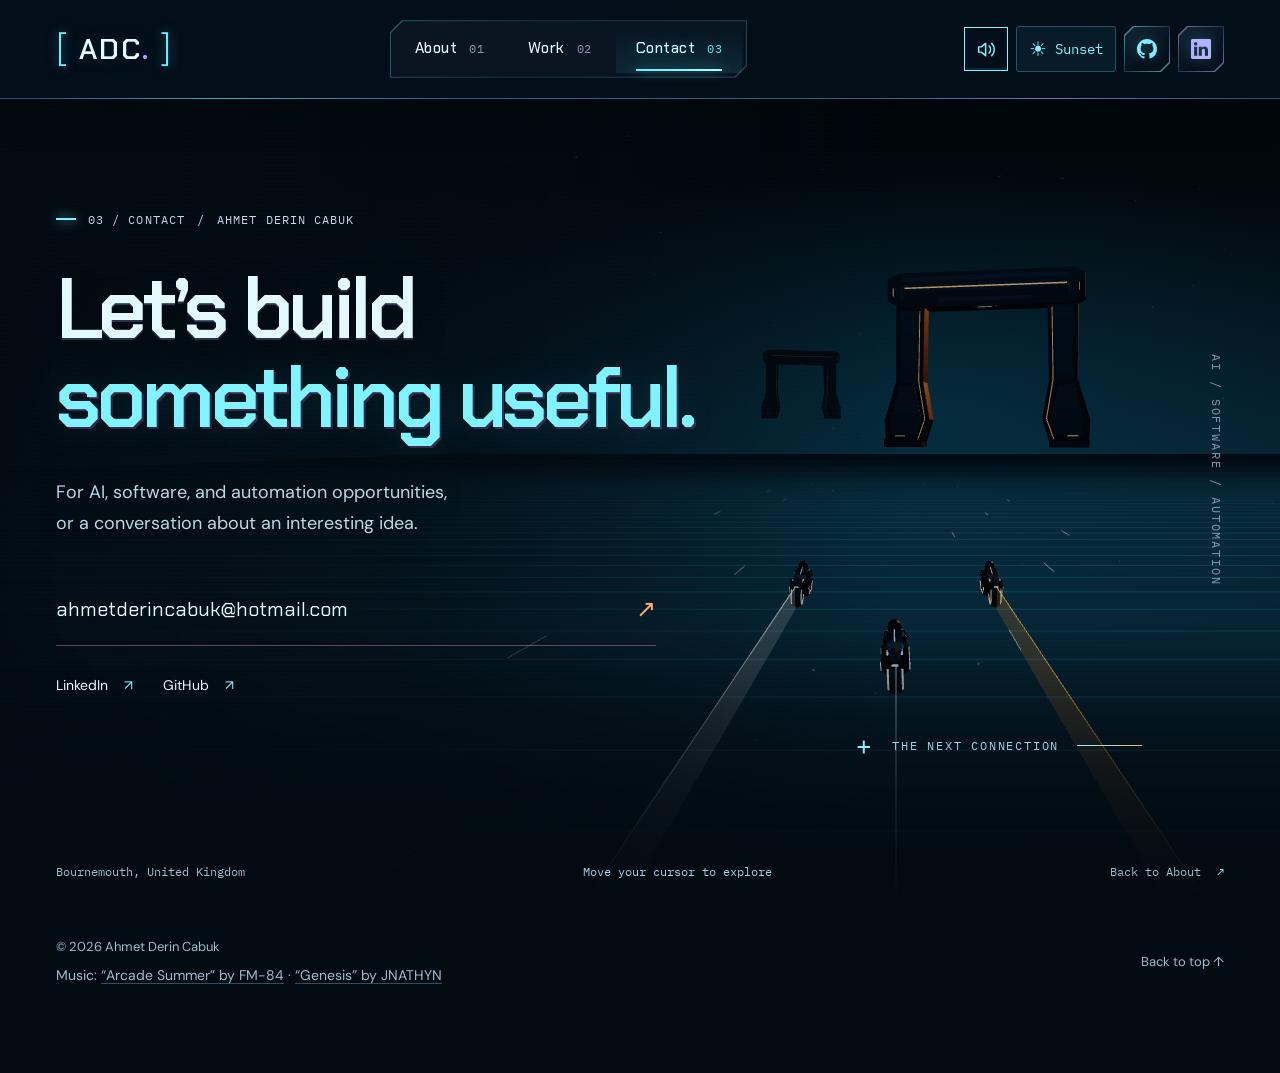
==== commit b2088799: "Use reference-style PNG cursors for both themes" ====
--- a/contact/index.html
+++ b/contact/index.html
@@ -18,7 +18,7 @@
   <link rel="stylesheet" href="/header.css">
   <link rel="stylesheet" href="/retrowave.css?v=continuous4">
   <link rel="stylesheet" href="/driving.css?v=credits8">
-  <link rel="stylesheet" href="/cursor.css?v=3">
+  <link rel="stylesheet" href="/cursor.css?v=4">
   <script src="/pages.js?v=continuous4"></script>
   <script src="/entrance.js?v=continuous4" defer></script>
   <script src="/glitch.js?v=continuous4" defer></script>
--- a/cursor.css
+++ b/cursor.css
@@ -1,15 +1,14 @@
-@media (hover: hover) and (pointer: fine) {
-  html, body, body * { cursor: url('/assets/cursor-tron.svg?v=4') 5 1, auto !important; }
+@media (any-hover: hover) and (any-pointer: fine) {
+  html, body, body * { cursor: url('/assets/cursor-tron.png?v=1') 5 2, auto !important; }
   html[data-theme='light'], html[data-theme='light'] body, html[data-theme='light'] body * {
-    cursor: url('/assets/cursor-sunset.svg?v=4') 5 1, auto !important;
+    cursor: url('/assets/cursor-sunset.png?v=1') 5 2, auto !important;
   }
   a[href], button:not(:disabled), input:not(:disabled), select:not(:disabled), summary, [role='button'] {
-    cursor: url('/assets/cursor-tron.svg?v=4') 5 1, pointer !important;
+    cursor: url('/assets/cursor-tron.png?v=1') 5 2, pointer !important;
   }
   html[data-theme='light'] a[href], html[data-theme='light'] button:not(:disabled),
   html[data-theme='light'] input:not(:disabled), html[data-theme='light'] select:not(:disabled),
   html[data-theme='light'] summary, html[data-theme='light'] [role='button'] {
-    cursor: url('/assets/cursor-sunset.svg?v=4') 5 1, pointer !important;
+    cursor: url('/assets/cursor-sunset.png?v=1') 5 2, pointer !important;
   }
-  button:disabled { cursor: not-allowed; }
 }
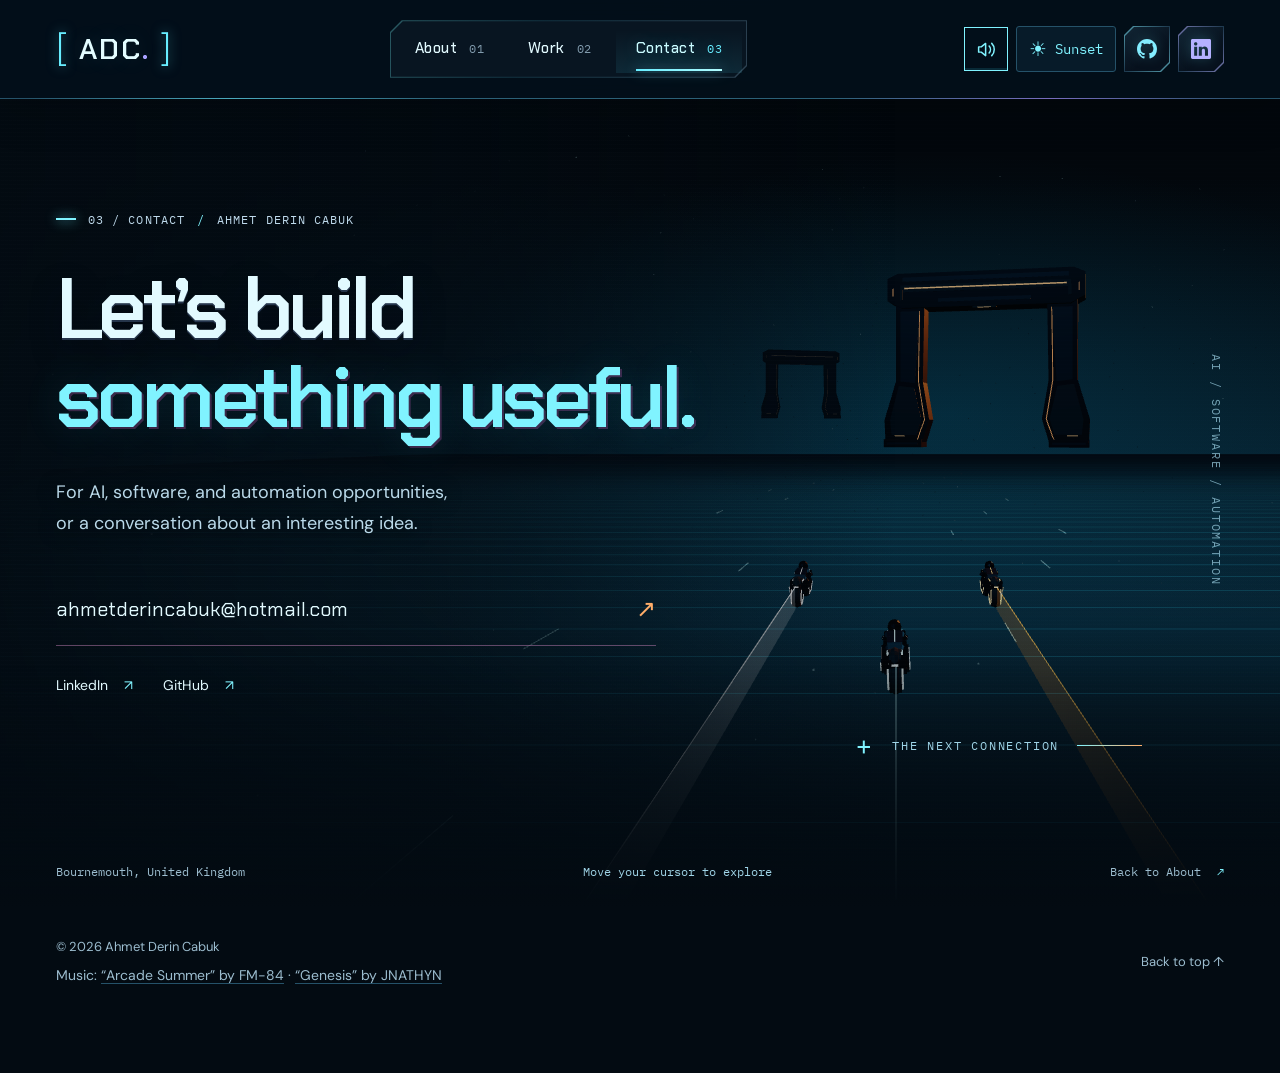
==== commit cc7002c3: "Refine theme cursors with crisp pixel art" ====
--- a/contact/index.html
+++ b/contact/index.html
@@ -18,7 +18,7 @@
   <link rel="stylesheet" href="/header.css">
   <link rel="stylesheet" href="/retrowave.css?v=continuous4">
   <link rel="stylesheet" href="/driving.css?v=credits8">
-  <link rel="stylesheet" href="/cursor.css?v=4">
+  <link rel="stylesheet" href="/cursor.css?v=5">
   <script src="/pages.js?v=continuous4"></script>
   <script src="/entrance.js?v=continuous4" defer></script>
   <script src="/glitch.js?v=continuous4" defer></script>
--- a/cursor.css
+++ b/cursor.css
@@ -1,14 +1,14 @@
 @media (any-hover: hover) and (any-pointer: fine) {
-  html, body, body * { cursor: url('/assets/cursor-tron.png?v=1') 5 2, auto !important; }
+  html, body, body * { cursor: url('/assets/cursor-tron.png?v=2') 4 2, auto !important; }
   html[data-theme='light'], html[data-theme='light'] body, html[data-theme='light'] body * {
-    cursor: url('/assets/cursor-sunset.png?v=1') 5 2, auto !important;
+    cursor: url('/assets/cursor-sunset.png?v=2') 4 2, auto !important;
   }
   a[href], button:not(:disabled), input:not(:disabled), select:not(:disabled), summary, [role='button'] {
-    cursor: url('/assets/cursor-tron.png?v=1') 5 2, pointer !important;
+    cursor: url('/assets/cursor-tron.png?v=2') 4 2, pointer !important;
   }
   html[data-theme='light'] a[href], html[data-theme='light'] button:not(:disabled),
   html[data-theme='light'] input:not(:disabled), html[data-theme='light'] select:not(:disabled),
   html[data-theme='light'] summary, html[data-theme='light'] [role='button'] {
-    cursor: url('/assets/cursor-sunset.png?v=1') 5 2, pointer !important;
+    cursor: url('/assets/cursor-sunset.png?v=2') 4 2, pointer !important;
   }
 }
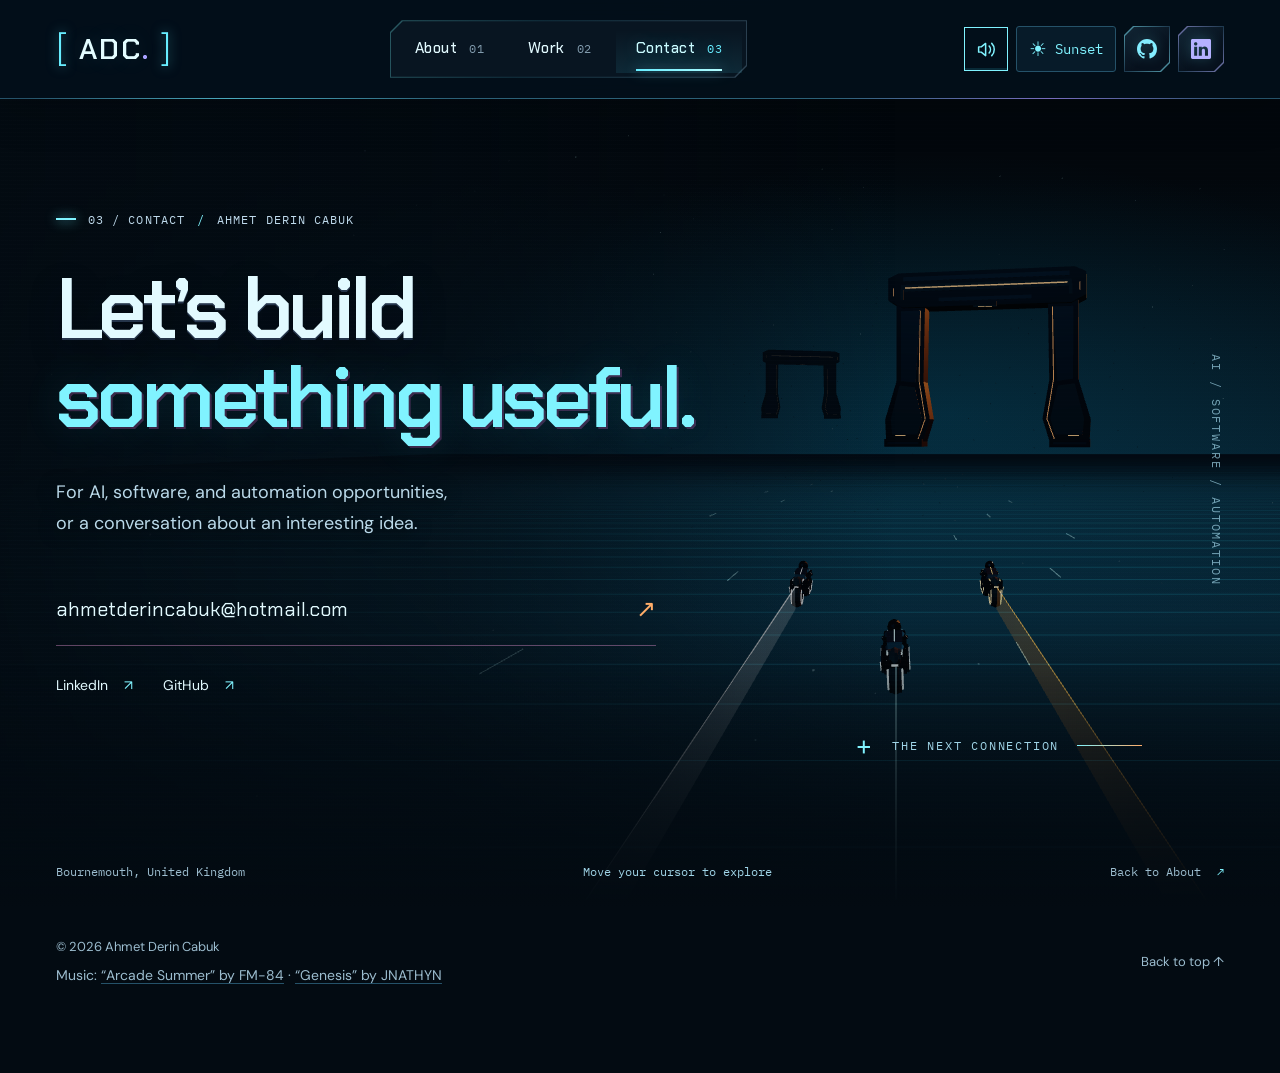
==== commit d8072432: "Align sunset sun responsively on small screens" ====
--- a/contact/index.html
+++ b/contact/index.html
@@ -17,7 +17,7 @@
   <link rel="stylesheet" href="/pages.css?v=continuous4">
   <link rel="stylesheet" href="/header.css">
   <link rel="stylesheet" href="/retrowave.css?v=continuous4">
-  <link rel="stylesheet" href="/driving.css?v=credits8">
+  <link rel="stylesheet" href="/driving.css?v=sun10">
   <link rel="stylesheet" href="/cursor.css?v=5">
   <script src="/pages.js?v=continuous4"></script>
   <script src="/entrance.js?v=continuous4" defer></script>
--- a/driving.css
+++ b/driving.css
@@ -1,7 +1,9 @@
 /* Sunset and TRON surfaces, with one header sound control. */
 .world-shade { z-index:3; }
 .world::after { z-index:4; }
-html[data-theme='light'] .world { background:radial-gradient(ellipse at 72% 35%,#ffe076bb,transparent 36%),linear-gradient(180deg,#ffb348 0%,#ff9363 24%,#ff6991 46%,#e33b99 66%,#823698 82%,#ffc493 100%); }
+.world { --sun-x:72%; --sun-y:clamp(270px,38svh,420px); }
+.celestial { left:var(--sun-x); top:var(--sun-y); }
+html[data-theme='light'] .world { background:radial-gradient(ellipse at var(--sun-x) var(--sun-y),#ffe076bb,transparent 36%),linear-gradient(180deg,#ffb348 0%,#ff9363 24%,#ff6991 46%,#e33b99 66%,#823698 82%,#ffc493 100%); }
 html[data-theme='light'] .hero::after { background:linear-gradient(0deg,var(--bg),transparent 18%); }
 html[data-theme='light'] .celestial-sun { filter:saturate(1.25); }
 html[data-theme='light'] .button-quiet { color:#50193e; }
@@ -11,8 +13,14 @@
 .music-mute[data-state='muted'],.music-mute[data-state='unavailable'] { color:var(--muted); border-color:var(--line); }
 .music-mute .sound-off,.music-mute[data-state='muted'] .sound-waves,.music-mute[data-state='unavailable'] .sound-waves { display:none; }
 .music-mute[data-state='muted'] .sound-off,.music-mute[data-state='unavailable'] .sound-off { display:block; }
-@media(max-width:800px) { .celestial { top:320px; } }
-@media(max-width:520px) { .celestial { top:300px; } }
+@media(max-width:800px) {
+  .world { --sun-x:calc(57.1vw + 119px); --sun-y:clamp(205px,calc(30svh + 28vw - 166px),420px); }
+  .celestial { width:clamp(200px,calc(49vw - 55px),390px); opacity:.7; }
+}
+@media(max-width:520px) {
+  .world { --sun-x:calc(100% - clamp(75px,21vw,100px) - 4px); --sun-y:clamp(205px,calc(30svh - 20px),260px); }
+  .celestial { width:clamp(150px,42vw,200px); }
+}
 @media(max-width:380px) { .header-inner { gap:10px; } .header-socials { gap:4px; } .brand { gap:2px; font-size:1.125rem; } .brand-bracket { font-size:1.45rem; } }
 
 .music-mute:disabled { cursor:default; opacity:.6; box-shadow:none; }
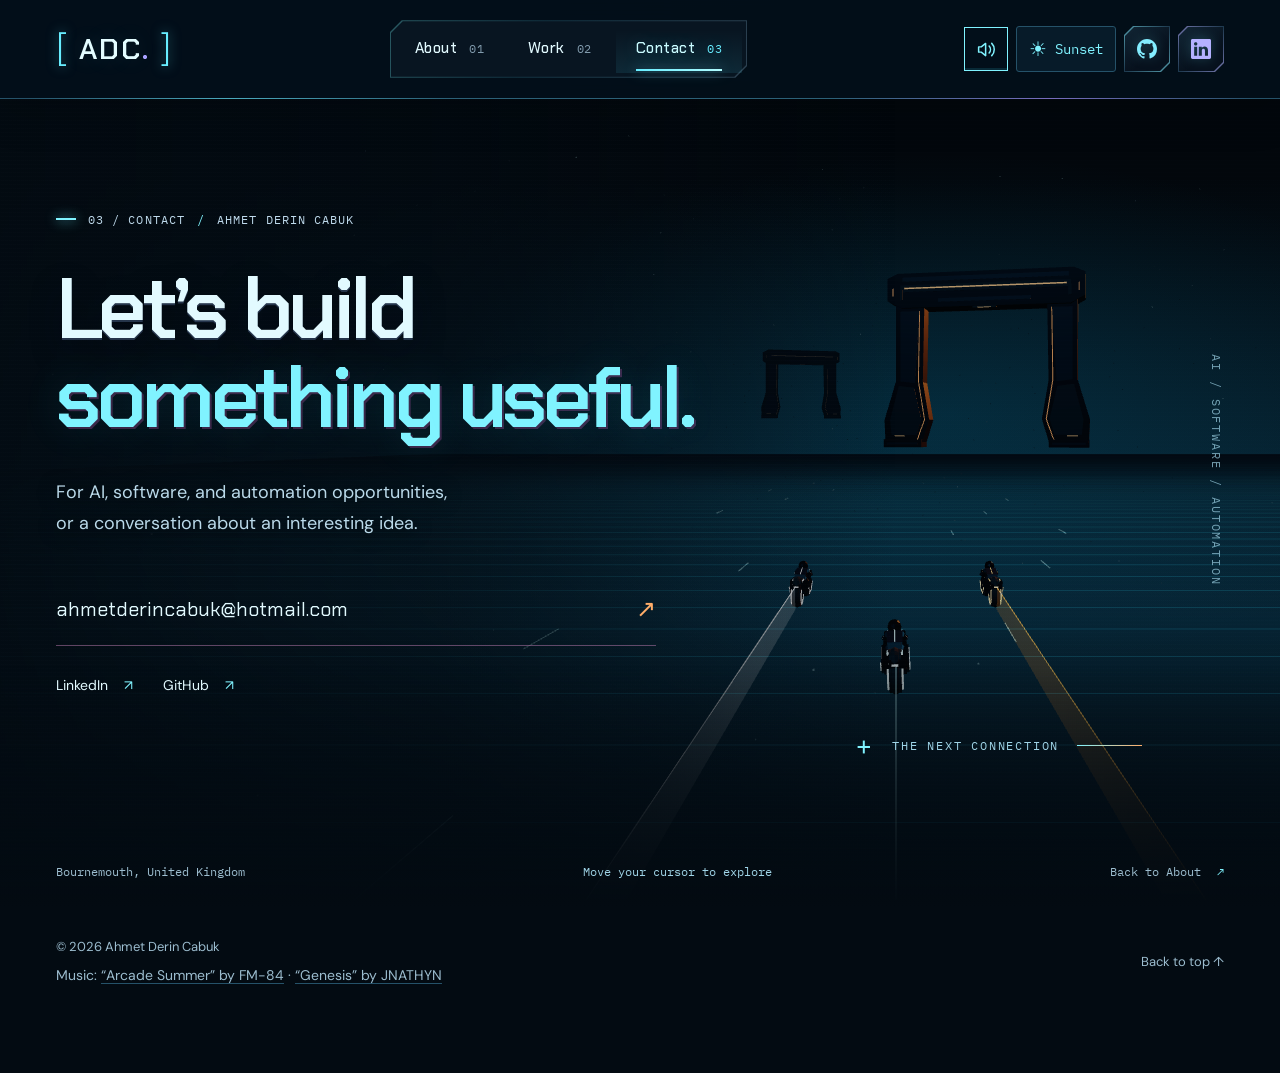
==== commit f677d680: "Anchor mobile sunset to road horizon" ====
--- a/contact/index.html
+++ b/contact/index.html
@@ -17,7 +17,7 @@
   <link rel="stylesheet" href="/pages.css?v=continuous4">
   <link rel="stylesheet" href="/header.css">
   <link rel="stylesheet" href="/retrowave.css?v=continuous4">
-  <link rel="stylesheet" href="/driving.css?v=sun10">
+  <link rel="stylesheet" href="/driving.css?v=sun12">
   <link rel="stylesheet" href="/cursor.css?v=5">
   <script src="/pages.js?v=continuous4"></script>
   <script src="/entrance.js?v=continuous4" defer></script>
--- a/driving.css
+++ b/driving.css
@@ -20,6 +20,11 @@
 @media(max-width:520px) {
   .world { --sun-x:calc(100% - clamp(75px,21vw,100px) - 4px); --sun-y:clamp(205px,calc(30svh - 20px),260px); }
   .celestial { width:clamp(150px,42vw,200px); }
+  html[data-theme='light'] .world { --sun-x:50%; --sun-y:calc(50svh - clamp(70px,20vw,110px) + 10px); }
+  html[data-theme='light'] .celestial { width:clamp(140px,40vw,220px); }
+  html[data-theme='light'] .hero .hero-content { justify-content:flex-start; padding-top:18px; }
+  html[data-theme='light'] .hero h1 { margin:8px 0 0; }
+  html[data-theme='light'] .hero .hero-description { margin-top:clamp(140px,20svh,170px); }
 }
 @media(max-width:380px) { .header-inner { gap:10px; } .header-socials { gap:4px; } .brand { gap:2px; font-size:1.125rem; } .brand-bracket { font-size:1.45rem; } }
 
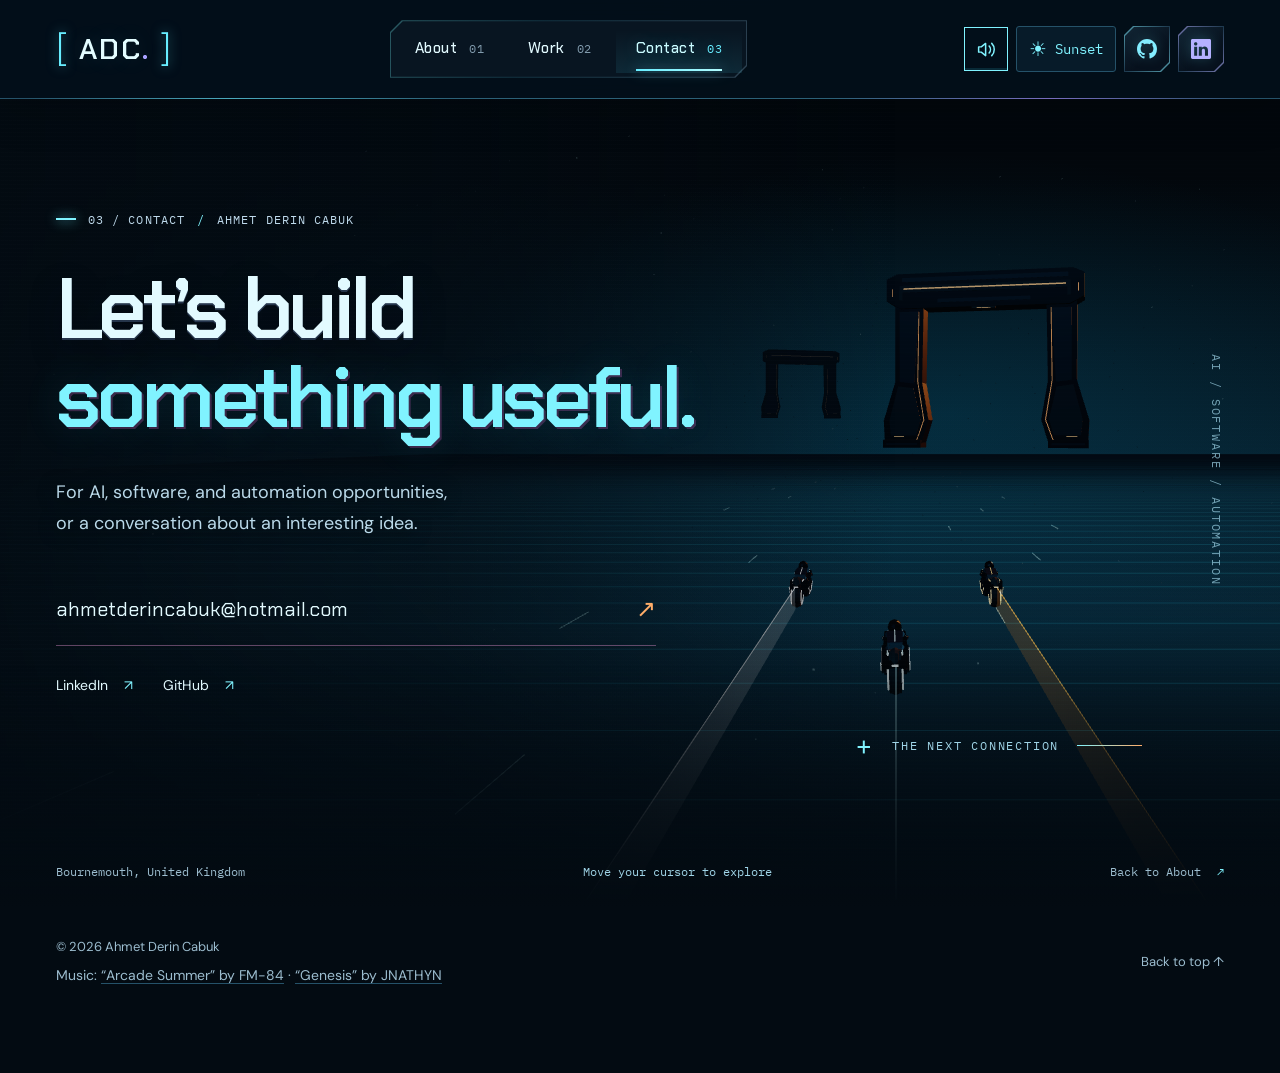
==== commit b1d61670: "Keep mobile sunset copy and actions clear of scene" ====
--- a/contact/index.html
+++ b/contact/index.html
@@ -17,7 +17,7 @@
   <link rel="stylesheet" href="/pages.css?v=continuous4">
   <link rel="stylesheet" href="/header.css">
   <link rel="stylesheet" href="/retrowave.css?v=continuous4">
-  <link rel="stylesheet" href="/driving.css?v=sun12">
+  <link rel="stylesheet" href="/driving.css?v=sun14">
   <link rel="stylesheet" href="/cursor.css?v=5">
   <script src="/pages.js?v=continuous4"></script>
   <script src="/entrance.js?v=continuous4" defer></script>
--- a/driving.css
+++ b/driving.css
@@ -20,11 +20,15 @@
 @media(max-width:520px) {
   .world { --sun-x:calc(100% - clamp(75px,21vw,100px) - 4px); --sun-y:clamp(205px,calc(30svh - 20px),260px); }
   .celestial { width:clamp(150px,42vw,200px); }
-  html[data-theme='light'] .world { --sun-x:50%; --sun-y:calc(50svh - clamp(70px,20vw,110px) + 10px); }
+  html[data-theme='light'] .world { --sun-x:50%; --sun-y:calc(50svh - clamp(70px,20vw,110px) + 22px); }
   html[data-theme='light'] .celestial { width:clamp(140px,40vw,220px); }
+  html[data-theme='light'][data-motion='active'] .celestial { animation:none; }
   html[data-theme='light'] .hero .hero-content { justify-content:flex-start; padding-top:18px; }
   html[data-theme='light'] .hero h1 { margin:8px 0 0; }
-  html[data-theme='light'] .hero .hero-description { margin-top:clamp(140px,20svh,170px); }
+  html[data-theme='light'] .hero .hero-description { margin-top:max(0px,calc(50svh - 230px)); }
+  html[data-theme='light'] .hero-about .hero-actions { margin-top:max(40px,calc(30svh - 117px)); }
+  html[data-theme='light'] .hero-work .hero-actions { margin-top:max(40px,calc(30svh - 90px)); }
+  html[data-theme='light'] .hero-contact .contact-direct { margin-top:max(40px,calc(30svh - 117px)); }
 }
 @media(max-width:380px) { .header-inner { gap:10px; } .header-socials { gap:4px; } .brand { gap:2px; font-size:1.125rem; } .brand-bracket { font-size:1.45rem; } }
 
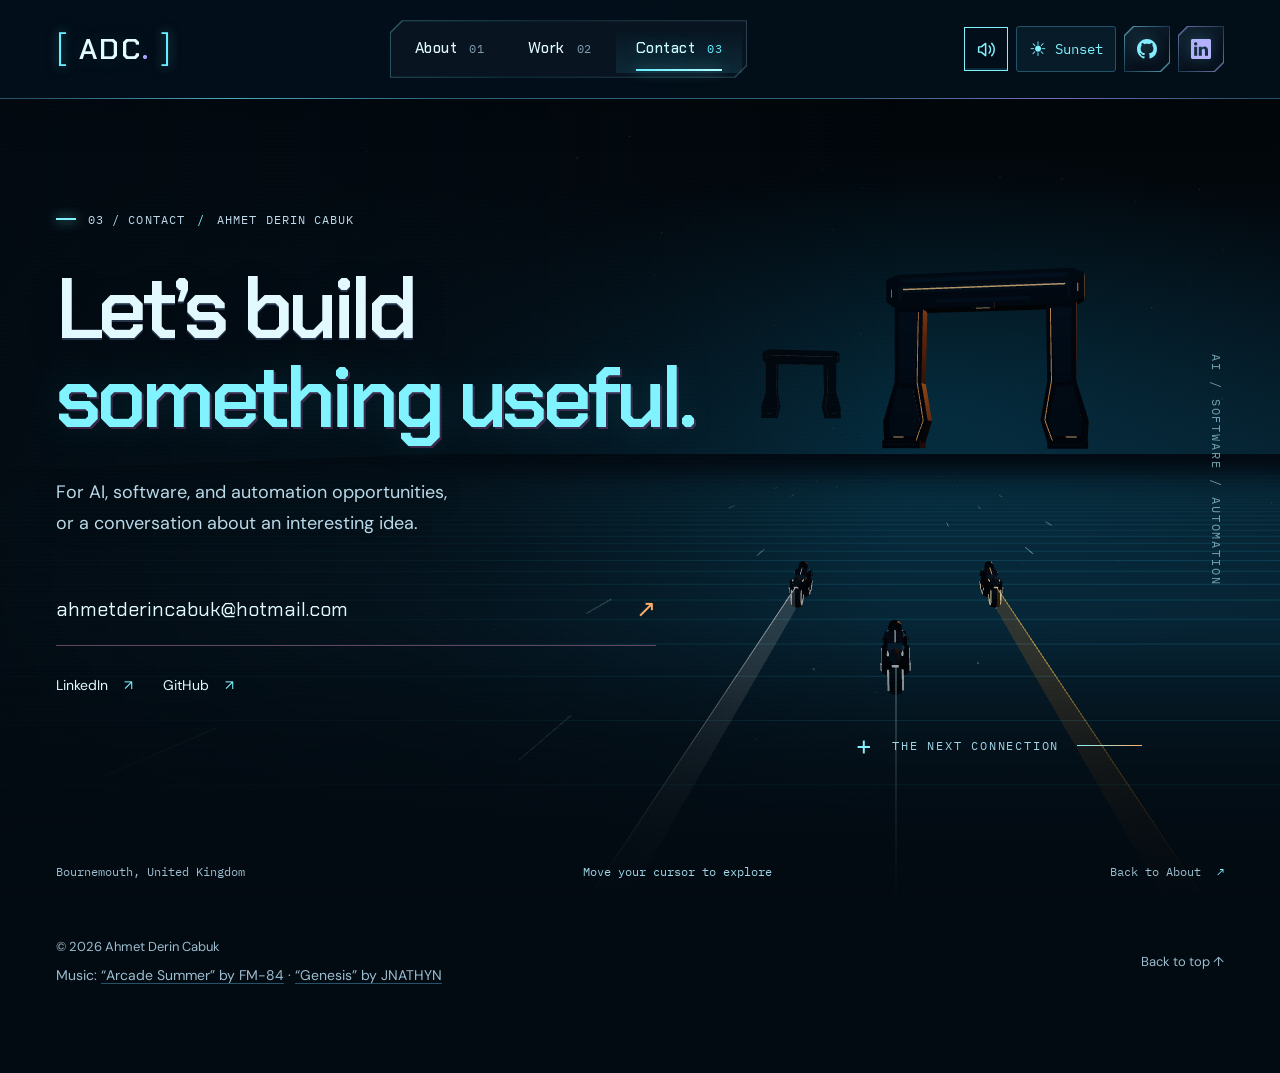
==== commit cf120390: "Project mobile sun from the road camera" ====
--- a/contact/index.html
+++ b/contact/index.html
@@ -17,7 +17,7 @@
   <link rel="stylesheet" href="/pages.css?v=continuous4">
   <link rel="stylesheet" href="/header.css">
   <link rel="stylesheet" href="/retrowave.css?v=continuous4">
-  <link rel="stylesheet" href="/driving.css?v=sun14">
+  <link rel="stylesheet" href="/driving.css?v=sun15">
   <link rel="stylesheet" href="/cursor.css?v=5">
   <script src="/pages.js?v=continuous4"></script>
   <script src="/entrance.js?v=continuous4" defer></script>
@@ -57,6 +57,6 @@
   <footer class="wrap"><div class="footer-info"><span>© 2026 Ahmet Derin Cabuk</span><p class="music-credits">Music: <a href="https://soundcloud.com/fm84/arcade-summer-album" target="_blank" rel="noopener noreferrer">“Arcade Summer” by FM-84</a><span aria-hidden="true"> · </span><a href="https://soundcloud.com/jnathyn/genesis" target="_blank" rel="noopener noreferrer">“Genesis” by JNATHYN</a></p></div><div class="footer-controls"><a href="#">Back to top ↑</a></div></footer>
   <div id="soundcloud-mount" hidden aria-hidden="true"></div>
   <script src="/navigation.js?v=continuous4" defer></script>
-  <script type="module" src="/world.js?v=formation6"></script>
+  <script type="module" src="/world.js?v=sun-projection1"></script>
 </body>
 </html>
--- a/driving.css
+++ b/driving.css
@@ -20,8 +20,10 @@
 @media(max-width:520px) {
   .world { --sun-x:calc(100% - clamp(75px,21vw,100px) - 4px); --sun-y:clamp(205px,calc(30svh - 20px),260px); }
   .celestial { width:clamp(150px,42vw,200px); }
-  html[data-theme='light'] .world { --sun-x:50%; --sun-y:calc(50svh - clamp(70px,20vw,110px) + 22px); }
+  html[data-theme='light'] .world { --sun-x:62%; --sun-y:calc(50svh - clamp(70px,20vw,110px) + 22px); }
   html[data-theme='light'] .celestial { width:clamp(140px,40vw,220px); }
+  html[data-theme='light'][data-world='ready'] .world { --sun-x:var(--scene-sun-x); --sun-y:var(--scene-sun-y); }
+  html[data-theme='light'][data-world='ready'] .celestial { width:var(--scene-sun-size); }
   html[data-theme='light'][data-motion='active'] .celestial { animation:none; }
   html[data-theme='light'] .hero .hero-content { justify-content:flex-start; padding-top:18px; }
   html[data-theme='light'] .hero h1 { margin:8px 0 0; }
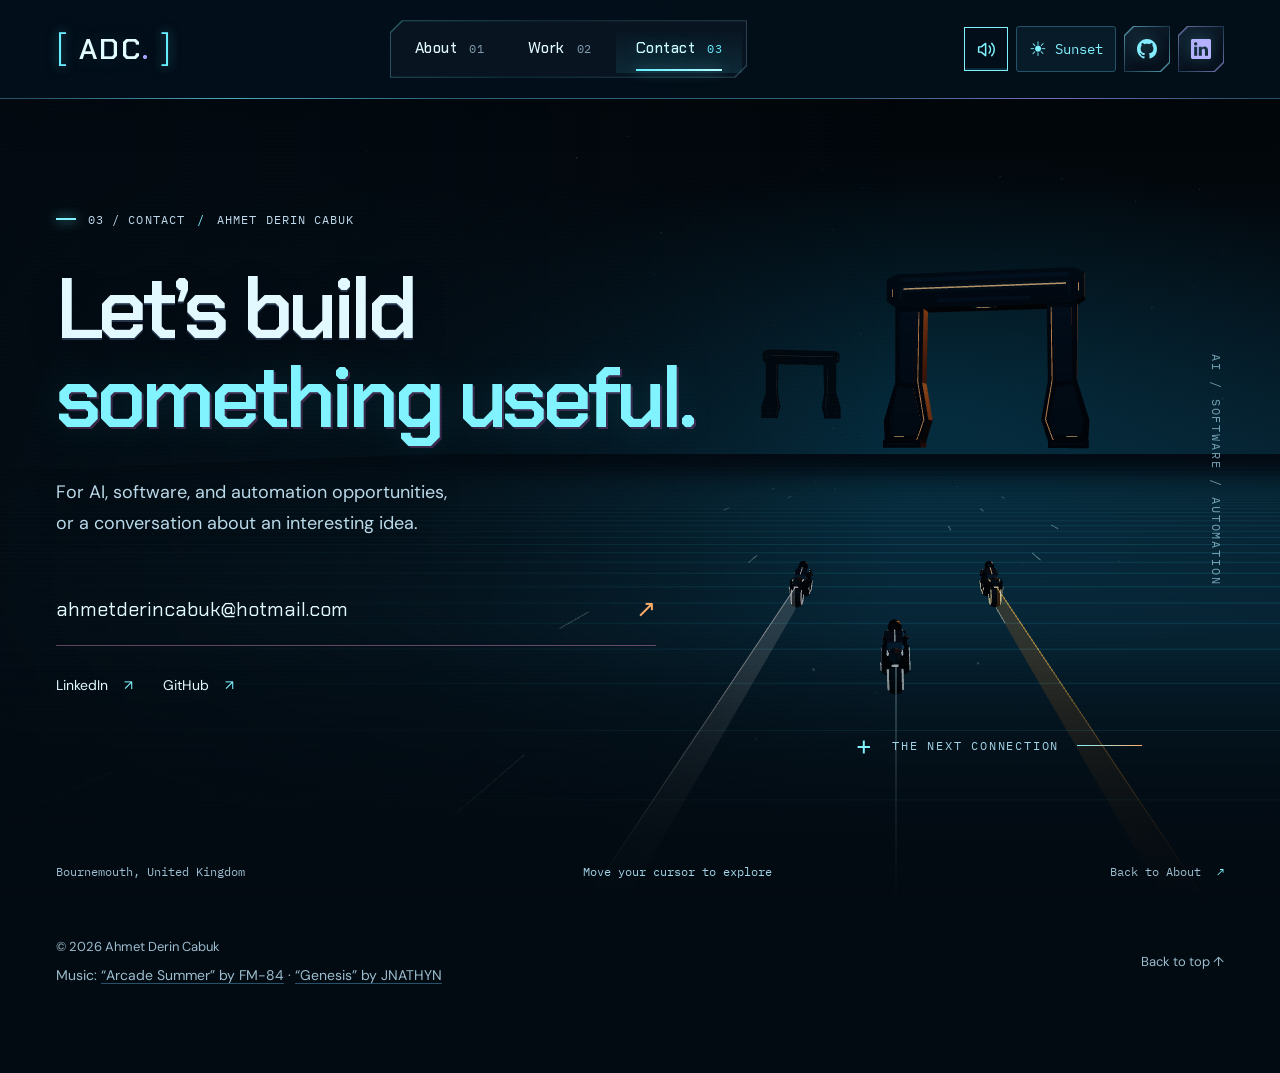
==== commit d55a54a7: "Preserve fullscreen sunset composition with proportional cropping" ====
--- a/contact/index.html
+++ b/contact/index.html
@@ -17,7 +17,7 @@
   <link rel="stylesheet" href="/pages.css?v=continuous4">
   <link rel="stylesheet" href="/header.css">
   <link rel="stylesheet" href="/retrowave.css?v=continuous4">
-  <link rel="stylesheet" href="/driving.css?v=sun15">
+  <link rel="stylesheet" href="/driving.css?v=fullscreen1">
   <link rel="stylesheet" href="/cursor.css?v=5">
   <script src="/pages.js?v=continuous4"></script>
   <script src="/entrance.js?v=continuous4" defer></script>
@@ -57,6 +57,6 @@
   <footer class="wrap"><div class="footer-info"><span>© 2026 Ahmet Derin Cabuk</span><p class="music-credits">Music: <a href="https://soundcloud.com/fm84/arcade-summer-album" target="_blank" rel="noopener noreferrer">“Arcade Summer” by FM-84</a><span aria-hidden="true"> · </span><a href="https://soundcloud.com/jnathyn/genesis" target="_blank" rel="noopener noreferrer">“Genesis” by JNATHYN</a></p></div><div class="footer-controls"><a href="#">Back to top ↑</a></div></footer>
   <div id="soundcloud-mount" hidden aria-hidden="true"></div>
   <script src="/navigation.js?v=continuous4" defer></script>
-  <script type="module" src="/world.js?v=sun-projection1"></script>
+  <script type="module" src="/world.js?v=fullscreen1"></script>
 </body>
 </html>
--- a/driving.css
+++ b/driving.css
@@ -3,7 +3,11 @@
 .world::after { z-index:4; }
 .world { --sun-x:72%; --sun-y:clamp(270px,38svh,420px); }
 .celestial { left:var(--sun-x); top:var(--sun-y); }
-html[data-theme='light'] .world { background:radial-gradient(ellipse at var(--sun-x) var(--sun-y),#ffe076bb,transparent 36%),linear-gradient(180deg,#ffb348 0%,#ff9363 24%,#ff6991 46%,#e33b99 66%,#823698 82%,#ffc493 100%); }
+html[data-theme='light'] .world { background:radial-gradient(ellipse at var(--sky-glow-x,var(--sun-x)) var(--sky-glow-y,var(--sun-y)),#ffe076bb,transparent 36%),linear-gradient(180deg,#ffb348 0%,#ff9363 24%,#ff6991 46%,#e33b99 66%,#823698 82%,#ffc493 100%); }
+html[data-theme='light'][data-world='ready'] .world { --sun-x:var(--scene-sun-x); --sun-y:var(--scene-sun-y); --sky-glow-x:72%; --sky-glow-y:38%; background-size:var(--scene-width) var(--scene-height); background-position:var(--scene-left) var(--scene-top); background-repeat:no-repeat; }
+html[data-theme='light'][data-world='ready'] .celestial { width:var(--scene-sun-size); opacity:1; }
+html[data-theme='light'][data-motion='active'][data-world='ready'] .celestial { animation:scene-sun-float 15s ease-in-out infinite alternate; }
+@keyframes scene-sun-float { from { translate:0 calc(-5px * var(--scene-scale,1)); } to { translate:0 calc(12px * var(--scene-scale,1)); } }
 html[data-theme='light'] .hero::after { background:linear-gradient(0deg,var(--bg),transparent 18%); }
 html[data-theme='light'] .celestial-sun { filter:saturate(1.25); }
 html[data-theme='light'] .button-quiet { color:#50193e; }
@@ -20,17 +24,11 @@
 @media(max-width:520px) {
   .world { --sun-x:calc(100% - clamp(75px,21vw,100px) - 4px); --sun-y:clamp(205px,calc(30svh - 20px),260px); }
   .celestial { width:clamp(150px,42vw,200px); }
-  html[data-theme='light'] .world { --sun-x:62%; --sun-y:calc(50svh - clamp(70px,20vw,110px) + 22px); }
-  html[data-theme='light'] .celestial { width:clamp(140px,40vw,220px); }
-  html[data-theme='light'][data-world='ready'] .world { --sun-x:var(--scene-sun-x); --sun-y:var(--scene-sun-y); }
-  html[data-theme='light'][data-world='ready'] .celestial { width:var(--scene-sun-size); }
-  html[data-theme='light'][data-motion='active'] .celestial { animation:none; }
   html[data-theme='light'] .hero .hero-content { justify-content:flex-start; padding-top:18px; }
   html[data-theme='light'] .hero h1 { margin:8px 0 0; }
-  html[data-theme='light'] .hero .hero-description { margin-top:max(0px,calc(50svh - 230px)); }
-  html[data-theme='light'] .hero-about .hero-actions { margin-top:max(40px,calc(30svh - 117px)); }
-  html[data-theme='light'] .hero-work .hero-actions { margin-top:max(40px,calc(30svh - 90px)); }
-  html[data-theme='light'] .hero-contact .contact-direct { margin-top:max(40px,calc(30svh - 117px)); }
+  html[data-theme='light'] .hero .hero-description { margin-top:max(0px,calc(80svh - 265px)); }
+  html[data-theme='light'] .hero .hero-actions { margin-top:25px; }
+  html[data-theme='light'] .hero-contact .contact-direct { margin-top:22px; }
 }
 @media(max-width:380px) { .header-inner { gap:10px; } .header-socials { gap:4px; } .brand { gap:2px; font-size:1.125rem; } .brand-bracket { font-size:1.45rem; } }
 
